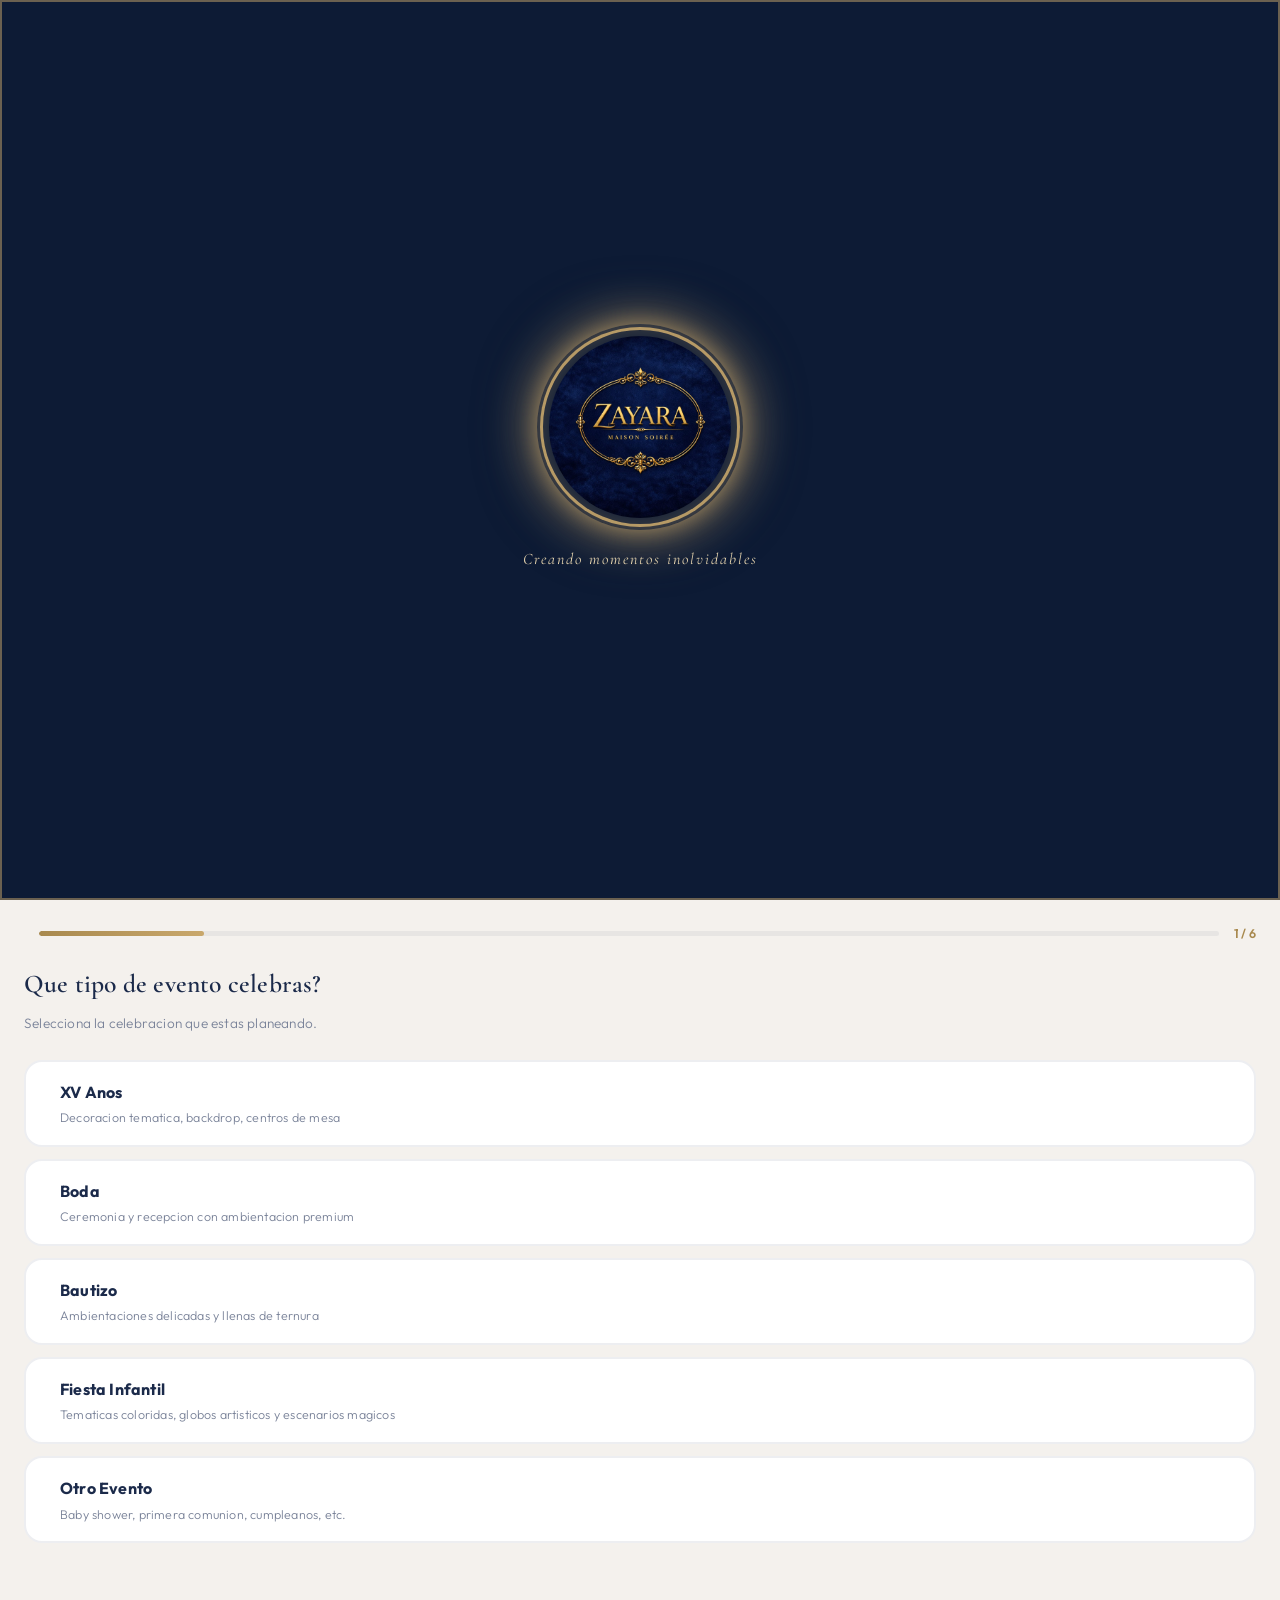
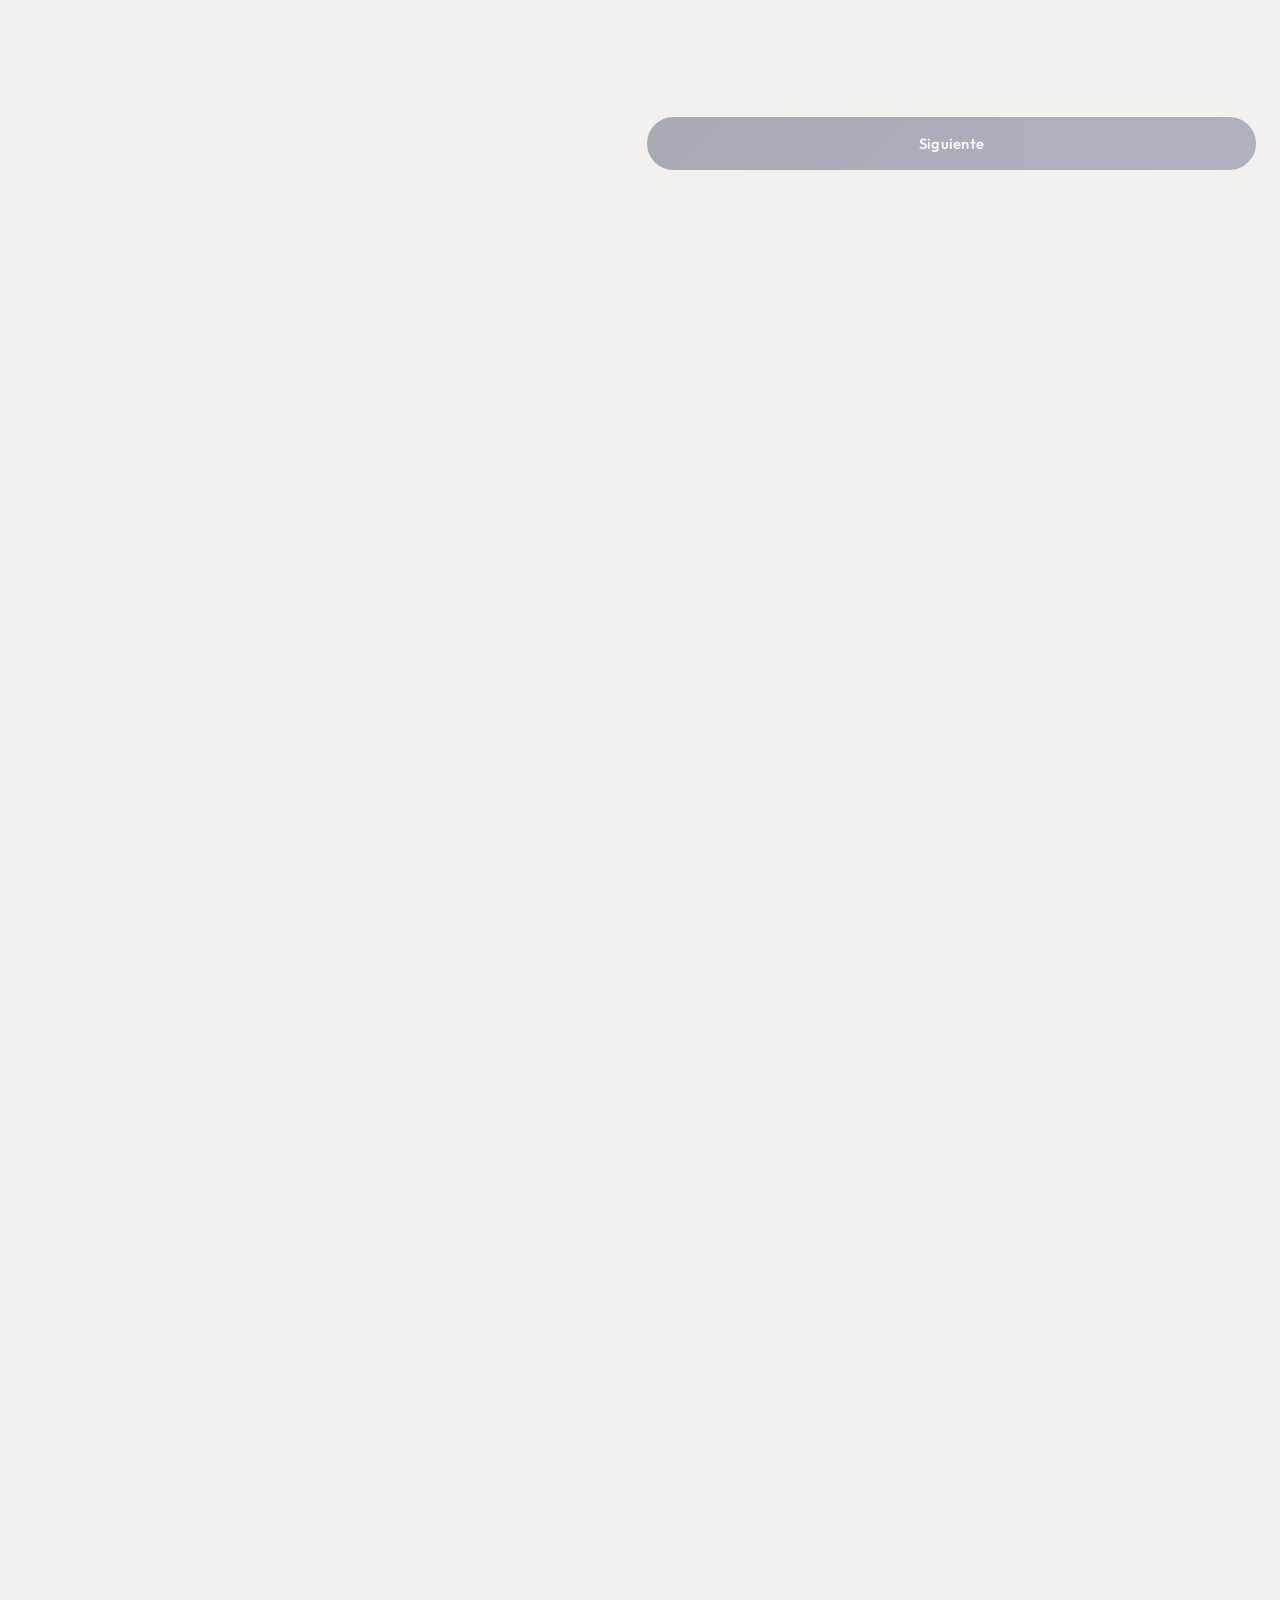
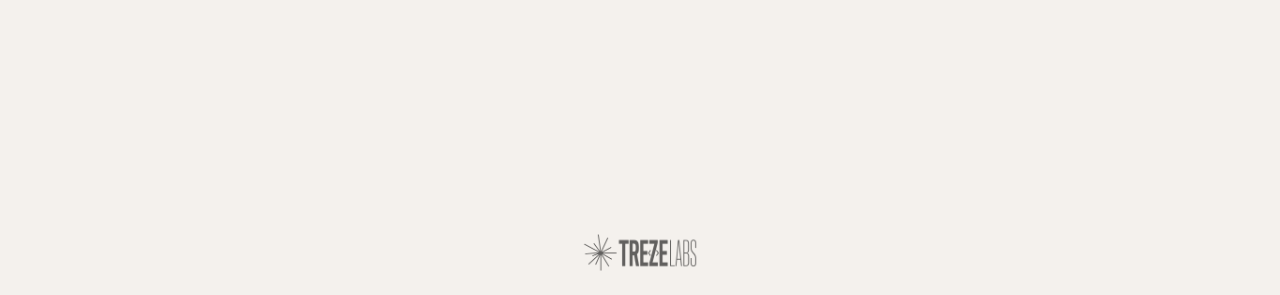
==== index.html @ 2feef3eb "Deploy: Treze Labs Footer + Sistema completo" ====
<!DOCTYPE html>
<html lang="es">
<head>
    <meta charset="UTF-8">
    <meta name="viewport" content="width=device-width, initial-scale=1.0, maximum-scale=1.0, user-scalable=no" />
    <title>ZAYARA Maison Soirée | Decoraciones & Eventos</title>
    
    <!-- Open Graph / WhatsApp Preview -->
    <meta property="og:title" content="ZAYARA Maison Soirée | Decoraciones & Eventos">
    <meta property="og:description" content="Decoraciones, centros de mesa, mesa de snacks y asesoría integral para XV Años, Bodas, Bautizos y Fiestas Infantiles en Veracruz.">
    <meta property="og:image" content="https://vcard-zayara.vercel.app/assets/logo/logo.jpeg">
    <meta property="og:url" content="https://vcard-zayara.vercel.app/">
    <meta property="og:type" content="website">
    <meta property="og:locale" content="es_MX">
    <meta property="fb:app_id" content="966242223397117">
    
    <!-- Theme -->
    <meta name="theme-color" content="#0D1B35">
    
    <!-- Icons -->
    <link rel="icon" type="image/jpeg" href="assets/logo/logo.jpeg">
    <link rel="apple-touch-icon" href="assets/logo/logo.jpeg">

    <!-- Fonts & Icons -->
    <link href="https://cdn.jsdelivr.net/npm/remixicon@4.2.0/fonts/remixicon.css" rel="stylesheet" />
    <link rel="stylesheet" href="css/style.css">
    
    <!-- Libs -->
    <script src="https://cdnjs.cloudflare.com/ajax/libs/gsap/3.12.5/gsap.min.js"></script>
    <script src="https://cdnjs.cloudflare.com/ajax/libs/vanilla-tilt/1.8.1/vanilla-tilt.min.js"></script>
</head>
<body>
    <!-- THEME TOGGLE -->
    <button class="theme-toggle" id="theme-btn" onclick="toggleTheme()" aria-label="Cambiar tema">
        <i class="ri-moon-line" id="theme-icon"></i>
    </button>

    <!-- SPLASH SCREEN -->
    <div class="intro-splash" id="intro">
        <div class="splash-unit" id="splash-logo">
            <img src="assets/logo/logo.jpeg" alt="Logo ZAYARA">
        </div>
        <p class="splash-tagline" id="splash-tag">Creando momentos inolvidables</p>
    </div>

    <!-- MENU OVERLAY (Catálogo de Snacks) -->
    <div class="menu-overlay" id="menu-view">
        <i class="ri-close-line menu-close" onclick="closeMenu()"></i>
        <h2 class="section-title-small">Mesa de Snacks</h2>
        <p class="section-subtitle">Para todo tipo de evento</p>
        
        <div class="menu-scroll">
            <div class="menu-header-img">
                <img src="assets/Img/gal-snacks.jpg" alt="Mesa de Snacks">
            </div>
            
            <div class="menu-content-wrap">
                <p class="menu-intro">Todos nuestros paquetes incluyen de cortesía: <strong>Salsa Botanera, Valentina y Chamoy</strong>.</p>

                <!-- PAQUETES -->
                <div class="premium-menu-section">
                    <h3 class="premium-menu-title"><i class="ri-vip-diamond-line"></i> Paquetes</h3>
                    <div class="package-cards">
                        <div class="package-card">
                            <div class="pkg-header">
                                <h4>Básico</h4>
                                <span class="pkg-price">$1,500</span>
                            </div>
                            <p>Para 50 personas</p>
                            <span class="pkg-detail">2 opciones por producto</span>
                        </div>
                        <div class="package-card">
                            <div class="pkg-header">
                                <h4>Mediano</h4>
                                <span class="pkg-price">$2,850</span>
                            </div>
                            <p>Para 100 personas</p>
                            <span class="pkg-detail">3 opciones por producto</span>
                        </div>
                        <div class="package-card gold">
                            <div class="pkg-header">
                                <h4>Premium</h4>
                                <span class="pkg-price">$3,750</span>
                            </div>
                            <p>Para 150 personas</p>
                            <span class="pkg-detail">3 opciones + verdura</span>
                        </div>
                    </div>
                </div>

                <!-- CATEGORIAS DE PRODUCTOS -->
                <div class="premium-menu-section">
                    <h3 class="premium-menu-title"><i class="ri-list-check"></i> Catálogo de Selección</h3>
                    
                    <div class="menu-list-group">
                        <div class="menu-list-header">Fritura Salada</div>
                        <div class="menu-list-items">Chicharrón cuadrado, Chicharrón lagrimita, Chicharrón redondo, Papas saladas, Palomitas.</div>
                    </div>

                    <div class="menu-list-group">
                        <div class="menu-list-header">Botana Salada</div>
                        <div class="menu-list-items">Cacahuate japonés, Cacahuate salado, Cacahuate enchilado, Churritos salados, Churrito enchilado.</div>
                    </div>

                    <div class="menu-list-group">
                        <div class="menu-list-header">Dulces Picantes</div>
                        <div class="menu-list-items">Manguito enchilado, Paleta de tamarindo, Pulparindo mini, Tarugo (tamarindo mini).</div>
                    </div>

                    <div class="menu-list-group">
                        <div class="menu-list-header">Caramelo</div>
                        <div class="menu-list-items">Bocadines, Barquillo de bombón, Kranki, Oblea mini, Mazapán mini, Huevito de chocolates, Chocoretas.</div>
                    </div>

                    <div class="menu-list-group">
                        <div class="menu-list-header">Gomitas</div>
                        <div class="menu-list-items">Gusanitos, Panditas, Tiburoncitos, Gomita clásica (pirámide).</div>
                    </div>

                    <div class="menu-list-group">
                        <div class="menu-list-header">Verduras Fresh</div>
                        <div class="menu-list-items">Zanahoria, Jícama, Pepino, Piña, Fruta de temporada.</div>
                    </div>
                </div>

                <!-- REAL MENUS PREVIEWS -->
                <div class="premium-menu-section">
                    <h3 class="premium-menu-title"><i class="ri-image-line"></i> Menús Originales</h3>
                    <div class="real-menus">
                        <img src="assets/menu/menu1.jpeg" alt="Menu Oficial" onclick="openLightbox(this.src)">
                        <img src="assets/menu/menu2.jpeg" alt="Menu Lista" onclick="openLightbox(this.src)">
                    </div>
                </div>
            </div>
        </div>
    </div>

    <!-- =============================== -->
    <!-- MAIN APP                        -->
    <!-- =============================== -->
    <main class="app-frame" id="app">

        <!-- HERO SECTION -->
        <header class="hero-section reveal">
            <div class="hero-bg">
                <video autoplay loop muted playsinline class="hero-bg-video">
                    <source src="assets/video/hero-video.mp4" type="video/mp4">
                    <img src="assets/Img/hero-bg.jpg" alt="Evento elegante" class="hero-bg-img">
                </video>
                <div class="hero-overlay"></div>
            </div>

            <div class="hero-content">
                <div class="brand-prof-unit" data-tilt>
                    <img src="assets/logo/logo.jpeg" alt="Logo ZAYARA">
                </div>
                
                <h1 class="brand-name">Zayara</h1>
                <p class="brand-sub">Maison Soiree</p>
                <p class="brand-tagline">Queremos ser parte de tus mejores momentos, haciendolos unicos e inolvidables</p>

                <!-- Trust Badges -->
                <div class="trust-badges">
                    <div class="badge"><i class="ri-map-pin-2-fill"></i> Veracruz</div>
                    <div class="badge"><i class="ri-star-fill"></i> Eventos Premium</div>
                    <div class="badge"><i class="ri-heart-3-fill"></i> Integral</div>
                </div>

                <div class="action-grid">
                    <a href="https://www.instagram.com/zayara.events/" target="_blank" class="action-pill"><i class="ri-instagram-line"></i></a>
                    <a href="https://wa.me/522294118697" target="_blank" class="action-pill wa-pill"><i class="ri-whatsapp-line"></i></a>
                    <a href="#" onclick="openMenu(); return false;" class="action-pill"><i class="ri-restaurant-line"></i></a>
                    <a href="tel:+522291757215" class="action-pill"><i class="ri-phone-line"></i></a>
                </div>
            </div>
        </header>

        <!-- SECONDARY CTA -->
        <div class="secondary-cta reveal">
            <button class="btn-secondary" onclick="openMenu()">
                <i class="ri-restaurant-2-line"></i> Ver Catalogo de Snacks
            </button>
        </div>

        <!-- =============================== -->
        <!-- CATALOGUE / SERVICES            -->
        <!-- =============================== -->
        <section class="reveal catalogue-section" style="position: relative; overflow: hidden; padding-top: 15px;">
            
            <span class="section-label">Nuestros Servicios</span>
            <div class="ornament"><i class="ri-sparkle-fill"></i></div>

            <!-- DECORACIONES -->
            <div class="boho-card accent-left">
                <div class="card-top">
                    <img src="assets/Img/serv-decor.jpg" alt="Decoracion de evento" onclick="openLightbox(this.src)" style="cursor: zoom-in;">
                </div>
                <div class="card-desc">
                    <h3>Decoraciones</h3>
                    <p>Ambientacion completa con tematicas unicas y personalizadas para cada celebracion.</p>
                    <div class="card-tags">
                        <span class="card-tag">XV Anos</span>
                        <span class="card-tag">Bodas</span>
                        <span class="card-tag">Bautizos</span>
                        <span class="card-tag">Fiestas Infantiles</span>
                    </div>
                    <span class="card-price" onclick="openForm()">Cotizar</span>
                </div>
            </div>

            <!-- CENTROS DE MESA -->
            <div class="boho-card">
                <div class="card-top">
                    <img src="assets/Img/serv-centros.jpg" alt="Centros de mesa elegantes" onclick="openLightbox(this.src)" style="cursor: zoom-in;">
                </div>
                <div class="card-desc">
                    <h3>Centros de Mesa</h3>
                    <p>Piezas artisticas que elevan cada mesa a otro nivel. Disenos exclusivos para tu evento.</p>
                    <span class="card-price" onclick="openForm()">Cotizar</span>
                </div>
            </div>

            <!-- MESA DE SNACKS -->
            <div class="boho-card accent-left">
                <div class="card-top">
                    <img src="assets/Img/gal-snacks.jpg" alt="Mesa de Snacks ZAYARA" onclick="openLightbox(this.src)" style="cursor: zoom-in;">
                </div>
                <div class="card-desc">
                    <h3>Mesa de Snacks</h3>
                    <p>Estaciones de botanas dulces, saladas, gomitas, caramelos y verduras frescas con salsas y chilitos.</p>
                    <span class="card-price gold-btn" onclick="openMenu()">Desde $1,500</span>
                </div>
            </div>

            <!-- ASESORÍAS -->
            <div class="boho-card">
                <div class="card-top">
                    <img src="assets/Img/serv-asesoria.jpg" alt="Asesoria de eventos" onclick="openLightbox(this.src)" style="cursor: zoom-in;">
                </div>
                <div class="card-desc">
                    <h3>Asesorias para Eventos</h3>
                    <p>Consultoria experta para planificar cada detalle. Te guiamos desde la idea hasta la ejecucion perfecta.</p>
                    <span class="card-price" onclick="openForm()">Consultar</span>
                </div>
            </div>

        </section>

        <!-- GALERÍA DE EVENTOS -->
        <section class="reveal gallery-section">
            <span class="section-label">Nuestros Eventos</span>
            <div class="ornament"><i class="ri-sparkle-fill"></i></div>

            <!-- Video 16:9 Capsule -->
            <div class="video-capsule-container">
                <div class="video-capsule">
                    <video autoplay loop muted playsinline>
                        <source src="assets/video/hero-video.mp4" type="video/mp4">
                    </video>
                </div>
            </div>

            <div class="main-gallery">
                <div class="gallery-item">
                    <img src="assets/Img/gal-boda.jpg" alt="Bodas ZAYARA" onclick="openLightbox(this.src)">
                    <div class="gallery-caption">Bodas</div>
                </div>
                <div class="gallery-item">
                    <img src="assets/Img/gal-xv.jpg" alt="XV Años ZAYARA" onclick="openLightbox(this.src)">
                    <div class="gallery-caption">XV Años</div>
                </div>
                <div class="gallery-item">
                    <img src="assets/Img/gal-bautizo.jpg" alt="Bautizos ZAYARA" onclick="openLightbox(this.src)">
                    <div class="gallery-caption">Bautizos</div>
                </div>
                <div class="gallery-item">
                    <img src="assets/Img/gal-infantil.jpg" alt="Fiestas Infantiles ZAYARA" onclick="openLightbox(this.src)">
                    <div class="gallery-caption">Fiestas Infantiles</div>
                </div>
                <div class="gallery-item">
                    <img src="assets/Img/gal-snacks.jpg" alt="Mesa de Snacks ZAYARA" onclick="openLightbox(this.src)">
                    <div class="gallery-caption">Candy Bars</div>
                </div>
            </div>
        </section>

        <!-- FOOTER -->
        <div class="footer-section reveal">
            <p class="footer-brand">Zayara</p>
            <p class="footer-sub">Maison Soiree</p>
            <p class="footer-powered">Desarrollado por <a href="https://wa.me/522214092478" target="_blank">Treze Labs</a></p>
        </div>

        <!-- SPACER -->
        <div style="height: 100px;"></div>

    </main>

    <!-- =============================== -->
    <!-- COTIZADOR MULTI-STEP            -->
    <!-- =============================== -->
    <div class="form-overlay" id="form-view">
        <div class="form-header">
            <i class="ri-close-line" style="font-size: 1.5rem; cursor: pointer;" onclick="closeForm()"></i>
            <div class="progress-bar-wrap">
                <div class="progress-bar-fill" id="form-progress"></div>
            </div>
            <span id="step-counter" style="font-size: 0.78rem; font-weight: 600; color: var(--accent-dark);">1 / 6</span>
        </div>

        <div class="step-container">

            <!-- STEP 1: TIPO DE EVENTO -->
            <div class="step active" id="step-1">
                <h2 class="step-title">Que tipo de evento celebras?</h2>
                <p class="step-desc">Selecciona la celebracion que estas planeando.</p>
                <div class="form-options">
                    <div class="option-card" data-val="XV Anos" onclick="selectStepOption(this, 1)">
                        <i class="ri-vip-crown-line"></i>
                        <div>
                            <strong>XV Anos</strong>
                            <div class="sub-options"><span class="sub-option">Decoracion tematica, backdrop, centros de mesa</span></div>
                        </div>
                    </div>
                    <div class="option-card" data-val="Boda" onclick="selectStepOption(this, 1)">
                        <i class="ri-heart-2-line"></i>
                        <div>
                            <strong>Boda</strong>
                            <div class="sub-options"><span class="sub-option">Ceremonia y recepcion con ambientacion premium</span></div>
                        </div>
                    </div>
                    <div class="option-card" data-val="Bautizo" onclick="selectStepOption(this, 1)">
                        <i class="ri-star-smile-line"></i>
                        <div>
                            <strong>Bautizo</strong>
                            <div class="sub-options"><span class="sub-option">Ambientaciones delicadas y llenas de ternura</span></div>
                        </div>
                    </div>
                    <div class="option-card" data-val="Fiesta Infantil" onclick="selectStepOption(this, 1)">
                        <i class="ri-balloon-line"></i>
                        <div>
                            <strong>Fiesta Infantil</strong>
                            <div class="sub-options"><span class="sub-option">Tematicas coloridas, globos artisticos y escenarios magicos</span></div>
                        </div>
                    </div>
                    <div class="option-card" data-val="Otro evento" onclick="selectStepOption(this, 1)">
                        <i class="ri-calendar-event-line"></i>
                        <div>
                            <strong>Otro Evento</strong>
                            <div class="sub-options"><span class="sub-option">Baby shower, primera comunion, cumpleanos, etc.</span></div>
                        </div>
                    </div>
                </div>
            </div>

            <!-- STEP 2: SERVICIOS -->
            <div class="step" id="step-2">
                <h2 class="step-title">Que servicios necesitas?</h2>
                <p class="step-desc">Puedes seleccionar varios.</p>
                <div class="form-options">
                    <div class="option-card" data-val="Decoracion completa" onclick="toggleService(this)">
                        <i class="ri-sparkling-2-line"></i>
                        <div><strong>Decoracion Completa</strong>
                            <div class="sub-options"><span class="sub-option">Ambientacion integral del salon o espacio</span></div>
                        </div>
                    </div>
                    <div class="option-card" data-val="Centros de mesa" onclick="toggleService(this)">
                        <i class="ri-flower-line"></i>
                        <div><strong>Centros de Mesa</strong>
                            <div class="sub-options"><span class="sub-option">Disenos personalizados por mesa</span></div>
                        </div>
                    </div>
                    <div class="option-card" data-val="Mesa de snacks" onclick="toggleService(this)">
                        <i class="ri-restaurant-2-line"></i>
                        <div><strong>Mesa de Snacks</strong>
                            <div class="sub-options"><span class="sub-option">Estacion de botanas, gomitas, dulces y mas</span></div>
                        </div>
                    </div>
                    <div class="option-card" data-val="Asesoria de evento" onclick="toggleService(this)">
                        <i class="ri-clipboard-line"></i>
                        <div><strong>Asesoria de Evento</strong>
                            <div class="sub-options"><span class="sub-option">Planificacion y coordinacion completa</span></div>
                        </div>
                    </div>
                </div>
            </div>

            <!-- STEP 2.5: MESA DE SNACKS (Dynamic) -->
            <div class="step" id="step-snacks">
                <h2 class="step-title">Configura tu Mesa de Snacks</h2>
                <p class="step-desc">Primero, elige tu paquete <strong>Mesa de Snacks</strong>.</p>
                
                <div class="form-grid" id="snacks-package-selector" style="margin-bottom:20px;">
                    <div class="option-card px-option" data-val="Básico" onclick="selectSnackPackage(this, 'basico', { f:2, b:2, d:2, c:2, g:2, v:0 }, '50')">
                        <i class="fas fa-box" style="color:var(--accent); margin-bottom:5px;"></i>
                        <strong>Básico (50 Personas)</strong>
                        <span style="font-size:0.75rem; color:var(--text-light); text-transform:none; margin-top:5px;">2 opciones de c/u.<br>$1,500</span>
                    </div>
                    <div class="option-card px-option" data-val="Medio" onclick="selectSnackPackage(this, 'medio', { f:3, b:3, d:2, c:2, g:2, v:0 }, '100')">
                        <i class="fas fa-gift" style="color:var(--accent); margin-bottom:5px;"></i>
                        <strong>Medio (100 Personas)</strong>
                        <span style="font-size:0.75rem; color:var(--text-light); text-transform:none; margin-top:5px;">3 opciones (frit/bot).<br>$2,850</span>
                    </div>
                    <div class="option-card px-option gold-card" style="box-shadow: 0 4px 15px rgba(201,168,108,0.3); border-color:var(--accent);" data-val="Premium" onclick="selectSnackPackage(this, 'premium', { f:3, b:2, d:2, c:3, g:2, v:3 }, '150')">
                        <i class="fas fa-crown" style="color:var(--accent); margin-bottom:5px;"></i>
                        <strong>Premium (150 Personas)</strong>
                        <span style="font-size:0.75rem; color:var(--text-light); text-transform:none; margin-top:5px;">Opciones extendidas + Verdura.<br>$3,750</span>
                    </div>
                    <div class="option-card px-option" data-val="Personalizado" onclick="selectSnackPackage(this, 'custom', null, '')">
                        <i class="fas fa-users-cog" style="color:#aaa; margin-bottom:5px;"></i>
                        <strong>Personalizado</strong>
                        <span style="font-size:0.75rem; color:var(--text-light); text-transform:none; margin-top:5px;">Otra cantidad de invitados.<br>Cotización manual.</span>
                    </div>
                </div>

                <div id="snacks-selections-container" style="display:none; transition: all 0.3s ease;">
                    <h3 class="step-title-secondary" style="font-size:1.1rem; color:var(--accent); border-top:1px solid rgba(255,255,255,0.1); padding-top:15px;">Elige tus productos</h3>
                    <p class="step-desc" style="color:#aaa; font-size:0.8rem;">Selecciona hasta el límite permitido por tu paquete.</p>
                    
                    <div class="snacks-selections">
                        <p class="form-sub-label">Fritura Salada <span class="counter" id="count-f">0/x</span></p>
                        <div class="pill-group" data-cat="f">
                            <span class="pill-option small" onclick="toggleSnackItem(this, 'f')" data-val="Chicharron cuadrado">Cuadrado</span>
                            <span class="pill-option small" onclick="toggleSnackItem(this, 'f')" data-val="Chicharron lagrimita">Lagrimita</span>
                            <span class="pill-option small" onclick="toggleSnackItem(this, 'f')" data-val="Chicharron redondo">Redondo</span>
                            <span class="pill-option small" onclick="toggleSnackItem(this, 'f')" data-val="Papas saladas">Papas</span>
                            <span class="pill-option small" onclick="toggleSnackItem(this, 'f')" data-val="Palomitas">Palomitas</span>
                        </div>

                        <p class="form-sub-label">Botana Salada <span class="counter" id="count-b">0/x</span></p>
                        <div class="pill-group" data-cat="b">
                            <span class="pill-option small" onclick="toggleSnackItem(this, 'b')" data-val="Cacahuate japones">Cacahuate Japones</span>
                            <span class="pill-option small" onclick="toggleSnackItem(this, 'b')" data-val="Cacahuate salado">Cacahuate Salado</span>
                            <span class="pill-option small" onclick="toggleSnackItem(this, 'b')" data-val="Cacahuate enchilado">Cacahuate Enchilado</span>
                            <span class="pill-option small" onclick="toggleSnackItem(this, 'b')" data-val="Churritos salados">Churritos salados</span>
                            <span class="pill-option small" onclick="toggleSnackItem(this, 'b')" data-val="Churrito enchilado">Churritos enchilados</span>
                        </div>
                        
                        <p class="form-sub-label">Dulces Picantes <span class="counter" id="count-d">0/x</span></p>
                        <div class="pill-group" data-cat="d">
                            <span class="pill-option small" onclick="toggleSnackItem(this, 'd')" data-val="Manguito enchilado">Manguito</span>
                            <span class="pill-option small" onclick="toggleSnackItem(this, 'd')" data-val="Paleta de tamarindo">Paleta</span>
                            <span class="pill-option small" onclick="toggleSnackItem(this, 'd')" data-val="Pulparindo mini">Pulparindo</span>
                            <span class="pill-option small" onclick="toggleSnackItem(this, 'd')" data-val="Tarugo">Tarugo</span>
                        </div>

                        <p class="form-sub-label">Caramelo <span class="counter" id="count-c">0/x</span></p>
                        <div class="pill-group" data-cat="c">
                            <span class="pill-option small" onclick="toggleSnackItem(this, 'c')" data-val="Bocadines">Bocadines</span>
                            <span class="pill-option small" onclick="toggleSnackItem(this, 'c')" data-val="Barquillo">Barquillo</span>
                            <span class="pill-option small" onclick="toggleSnackItem(this, 'c')" data-val="Kranki">Kranki</span>
                            <span class="pill-option small" onclick="toggleSnackItem(this, 'c')" data-val="Oblea mini">Oblea</span>
                            <span class="pill-option small" onclick="toggleSnackItem(this, 'c')" data-val="Mazapan mini">Mazapan</span>
                            <span class="pill-option small" onclick="toggleSnackItem(this, 'c')" data-val="Huevito chocolate">Huevito</span>
                            <span class="pill-option small" onclick="toggleSnackItem(this, 'c')" data-val="Chocoretas">Chocoretas</span>
                        </div>

                        <p class="form-sub-label">Gomitas <span class="counter" id="count-g">0/x</span></p>
                        <div class="pill-group" data-cat="g">
                            <span class="pill-option small" onclick="toggleSnackItem(this, 'g')" data-val="Gusanitos">Gusanitos</span>
                            <span class="pill-option small" onclick="toggleSnackItem(this, 'g')" data-val="Panditas">Panditas</span>
                            <span class="pill-option small" onclick="toggleSnackItem(this, 'g')" data-val="Tiburoncitos">Tiburoncitos</span>
                            <span class="pill-option small" onclick="toggleSnackItem(this, 'g')" data-val="Gomita piramide">Piramide</span>
                        </div>

                        <div id="verduras-container" style="display:none;">
                            <p class="form-sub-label" style="color:var(--accent);">Verduras <span class="counter" id="count-v">0/x</span></p>
                            <div class="pill-group" data-cat="v">
                                <span class="pill-option small outline-accent" onclick="toggleSnackItem(this, 'v')" data-val="Zanahoria">Zanahoria</span>
                                <span class="pill-option small outline-accent" onclick="toggleSnackItem(this, 'v')" data-val="Jicama">Jicama</span>
                                <span class="pill-option small outline-accent" onclick="toggleSnackItem(this, 'v')" data-val="Pepino">Pepino</span>
                                <span class="pill-option small outline-accent" onclick="toggleSnackItem(this, 'v')" data-val="Pina">Pina</span>
                                <span class="pill-option small outline-accent" onclick="toggleSnackItem(this, 'v')" data-val="Fruta temporada">De Temporada</span>
                            </div>
                        </div>
                    </div>
                </div>
            </div>

            <!-- STEP 3: INVITADOS -->
            <div class="step" id="step-3">
                <h2 class="step-title">Cuantos invitados?</h2>
                <p class="step-desc">Para dimensionar los servicios y materiales.</p>
                <div class="form-grid">
                    <div class="pill-option" data-val="30-50" onclick="selectStepOption(this, 3)">
                        <span class="pill-number">30-50</span>
                        <span class="pill-label">Intimo</span>
                    </div>
                    <div class="pill-option" data-val="50-100" onclick="selectStepOption(this, 3)">
                        <span class="pill-number">50-100</span>
                        <span class="pill-label">Mediano</span>
                    </div>
                    <div class="pill-option" data-val="100-200" onclick="selectStepOption(this, 3)">
                        <span class="pill-number">100-200</span>
                        <span class="pill-label">Grande</span>
                    </div>
                    <div class="pill-option" data-val="200+" onclick="selectStepOption(this, 3)">
                        <span class="pill-number">200+</span>
                        <span class="pill-label">Magno</span>
                    </div>
                </div>
            </div>

            <!-- STEP 4: FECHA Y LUGAR -->
            <div class="step" id="step-4">
                <h2 class="step-title">Cuando y donde sera?</h2>
                <p class="step-desc">Para revisar disponibilidad y logistica.</p>
                <input type="date" id="event-date" class="form-input" onchange="validateStep(4)">
                <input type="text" id="event-location" class="form-input" placeholder="Ciudad o colonia" oninput="validateStep(4)">
                <input type="text" id="event-venue" class="form-input" placeholder="Nombre del salon o domicilio (opcional)" oninput="validateStep(4)">
            </div>

            <!-- STEP 5: CONTACTO -->
            <div class="step" id="step-5">
                <h2 class="step-title">Datos de contacto</h2>
                <p class="step-desc">Para enviarte la cotizacion personalizada.</p>
                <input type="text" id="contact-name" class="form-input" placeholder="Tu nombre" oninput="validateStep(5)">
                <input type="tel" id="contact-wa" class="form-input" placeholder="Tu WhatsApp (10 digitos)" oninput="validateStep(5)">
            </div>

            <!-- STEP 6: RESUMEN -->
            <div class="step" id="step-6">
                <h2 class="step-title">Tu Solicitud</h2>
                <p class="step-desc">Revisa el resumen antes de enviar por WhatsApp.</p>
                <div id="quote-summary" class="quote-summary"></div>
            </div>

        </div>

        <div class="form-nav">
            <button class="btn-form btn-prev" id="btn-prev" onclick="changeStep(-1)" style="visibility: hidden;">Anterior</button>
            <button class="btn-form btn-next" id="btn-next" onclick="changeStep(1)" disabled>Siguiente</button>
        </div>
    </div>

    <!-- LIGHTBOX -->
    <div id="lightbox" class="lightbox" onclick="closeLightbox()">
        <img id="lightbox-img" src="" alt="Vista previa">
    </div>

    <!-- FLOATING CTA -->
    <div class="fixed-cta reveal">
        <button class="btn-boutique" onclick="openForm()">
            <i class="ri-sparkling-line"></i> Cotizar Mi Evento
        </button>
    </div>

    <!-- INTERACTIVE TOUR -->
    <button class="tour-trigger" onclick="startTour()" aria-label="Tour guiado">
        <i class="ri-compass-3-line"></i>
    </button>
    <div class="tour-overlay" id="tour-overlay"></div>
    <div class="tour-spotlight" id="tour-spotlight"></div>
    <div class="tour-tooltip" id="tour-tooltip">
        <div class="tour-tooltip-step" id="tour-step-label"></div>
        <div class="tour-tooltip-title" id="tour-title"></div>
        <div class="tour-tooltip-desc" id="tour-desc"></div>
        <div class="tour-nav">
            <button class="tour-btn tour-btn-skip" onclick="endTour()">Salir</button>
            <button class="tour-btn tour-btn-next" id="tour-next-btn" onclick="nextTourStep()">Siguiente</button>
        </div>
        <div class="tour-progress" id="tour-progress"></div>
    </div>

    <!-- Scripts -->
    <script src="https://cdn.jsdelivr.net/npm/canvas-confetti@1.6.0/dist/confetti.browser.min.js"></script>
    <script src="js/app.js" charset="UTF-8"></script>

<!-- TREZE SIGNATURE -->
<a href="https://wa.me/522214092478?text=Hola%20Treze%20Labs%2C%20me%20gustar%C3%ADa%20solicitar%20el%20desarrollo%20de%20un%20sistema%20profesional." target="_blank" style="display: flex; justify-content: center; text-decoration: none; margin-top: 24px; margin-bottom: 24px; opacity: 0.6; transition: opacity 0.3s ease;" onmouseover="this.style.opacity='1'" onmouseout="this.style.opacity='0.6'">
    <img src="assets/footer.png" alt="Ingeniería Digital por Treze Labs" style="max-height: 38px; object-fit: contain; filter: brightness(0);">
</a>

</body>
</html>

<!-- Script toggleTheme (Temporal placement, moving to end script later if needed) -->
<script>
    function toggleTheme() {
        document.body.classList.toggle('dark-theme');
        const icon = document.getElementById('theme-icon');
        if(document.body.classList.contains('dark-theme')) {
            icon.classList.replace('ri-moon-line', 'ri-sun-line');
        } else {
            icon.classList.replace('ri-sun-line', 'ri-moon-line');
        }
    }
</script>
---- css/style.css ----
/* 
   ZAYARA MAISON SOIRÉE - Premium VCard (v2)
   Navy & Gold · Diferenciada
*/

@import url('https://fonts.googleapis.com/css2?family=Cormorant+Garamond:ital,wght@0,400;0,500;0,600;0,700;1,400;1,500&family=Outfit:wght@300;400;500;600;700&display=swap');

:root {
    --bg: #F4F1ED;
    --accent: #C9A86C;
    --accent-dark: #A8894E;
    --accent-light: #E2D1AD;
    --primary: #1B2A4A;
    --primary-light: #2E4068;
    --text: #1B2A4A;
    --text-muted: #7A8399;
    --white: #ffffff;
    --border: rgba(27, 42, 74, 0.08);
    --border-light: rgba(255, 255, 255, 0.6);
    --shadow-premium: 0 30px 60px rgba(27, 42, 74, 0.1), 0 5px 15px rgba(0,0,0,0.03);
    --glass-bg: rgba(255, 255, 255, 0.72);
    --led-glow: rgba(201, 168, 108, 0.5);
    --transition: cubic-bezier(0.2, 1, 0.3, 1);
    --success: #4CAF50;
    --navy-deep: #0D1B35;

    --font-display: 'Cormorant Garamond', Georgia, serif;
    --font-body: 'Outfit', sans-serif;
}

* {
    margin: 0;
    padding: 0;
    box-sizing: border-box;
    -webkit-tap-highlight-color: transparent;
}

body {
    background: var(--bg);
    color: var(--text);
    font-family: var(--font-body);
    overflow-x: hidden;
    line-height: 1.6;
    font-weight: 400;
    letter-spacing: 0.2px;
}

/* ================================= */
/* INTRO SPLASH                      */
/* ================================= */
.intro-splash {
    position: fixed;
    inset: 0;
    background: var(--navy-deep);
    border: 2px solid rgba(201, 168, 108, 0.5);
    z-index: 10000;
    display: flex;
    align-items: center;
    justify-content: center;
    flex-direction: column;
    gap: 20px;
}

.splash-unit {
    width: 200px;
    height: 200px;
    position: relative;
    opacity: 0;
    transform: scale(0.9);
    border-radius: 50%;
    padding: 6px;
    background: var(--navy-deep);
    border: 3px solid rgba(201, 168, 108, 0.9);
    box-shadow: 0 0 50px rgba(201, 168, 108, 0.5), inset 0 0 30px rgba(201, 168, 108, 0.3);
}

.splash-unit::before {
    content: '';
    position: absolute;
    inset: -6px;
    border-radius: 50%;
    box-shadow: 0 0 60px var(--led-glow), 0 0 20px var(--led-glow);
    z-index: -1;
    animation: ledPulse 2s infinite alternate ease-in-out;
}

.splash-unit img {
    width: 100%;
    height: 100%;
    object-fit: cover;
    border-radius: 50%;
}

.splash-tagline {
    font-family: var(--font-display);
    font-size: 1rem;
    font-style: italic;
    color: var(--accent-light);
    letter-spacing: 2px;
    opacity: 0;
    transform: translateY(10px);
}

@keyframes ledPulse {
    0% { opacity: 0.3; transform: scale(1); filter: blur(25px); }
    100% { opacity: 0.7; transform: scale(1.15); filter: blur(45px); }
}

/* ================================= */
/* APP MAIN                          */
/* ================================= */
.app-frame {
    max-width: 440px;
    margin: 0 auto;
    padding: 25px 20px 0;
    position: relative;
    opacity: 0;
    visibility: hidden;
    transition: opacity 2s var(--transition);
}

/* ================================= */
/* HERO SECTION                      */
/* ================================= */
.hero-section {
    position: relative;
    border-radius: 32px;
    overflow: hidden;
    margin-bottom: 30px;
    min-height: 540px;
    display: flex;
    align-items: flex-end;
    box-shadow: var(--shadow-premium);
}

.hero-bg {
    position: absolute;
    inset: 0;
    z-index: 0;
}

.hero-bg-img,
.hero-bg-video {
    width: 100%;
    height: 100%;
    object-fit: cover;
    filter: brightness(0.65) saturate(1.15);
}

.hero-overlay {
    position: absolute;
    inset: 0;
    background: linear-gradient(
        to top,
        rgba(13, 27, 53, 0.95) 0%,
        rgba(13, 27, 53, 0.55) 45%,
        rgba(13, 27, 53, 0.15) 100%
    );
}

.hero-content {
    position: relative;
    z-index: 2;
    width: 100%;
    padding: 40px 28px 32px;
    text-align: center;
    display: flex;
    flex-direction: column;
    align-items: center;
}

/* Logo in hero — circular */
.brand-prof-unit {
    width: 140px;
    height: 140px;
    position: relative;
    margin-bottom: 22px;
    display: flex;
    align-items: center;
    justify-content: center;
    border-radius: 50%;
    padding: 5px;
    background: var(--navy-deep);
    border: 3px solid rgba(201, 168, 108, 0.9);
    box-shadow: 0 0 45px rgba(201, 168, 108, 0.4), inset 0 0 25px rgba(201, 168, 108, 0.25);
}

.brand-prof-unit::before {
    content: '';
    position: absolute;
    inset: -4px;
    border-radius: 50%;
    box-shadow: 0 0 45px rgba(201, 168, 108, 0.8), 0 0 15px rgba(201, 168, 108, 0.6);
    z-index: -1;
    animation: ledPulse 2s infinite alternate ease-in-out;
}

.brand-prof-unit img {
    width: 100%;
    height: 100%;
    object-fit: cover;
    border-radius: 50%;
}

.brand-name {
    font-family: var(--font-display);
    font-size: 2.8rem;
    font-weight: 600;
    color: var(--accent);
    letter-spacing: 6px;
    margin-bottom: 0;
    text-shadow: 0 2px 20px rgba(0,0,0,0.4);
    text-transform: uppercase;
    line-height: 1.1;
}

.brand-sub {
    font-family: var(--font-display);
    font-size: 0.95rem;
    font-weight: 400;
    font-style: italic;
    color: rgba(226, 209, 173, 0.8);
    letter-spacing: 4px;
    text-transform: uppercase;
    margin-bottom: 10px;
}

.brand-tagline {
    font-family: var(--font-body);
    font-size: 0.85rem;
    font-weight: 300;
    color: rgba(255, 255, 255, 0.68);
    max-width: 290px;
    margin: 0 auto 22px;
    line-height: 1.6;
}

/* Trust Badges */
.trust-badges {
    display: flex;
    justify-content: center;
    gap: 8px;
    margin-bottom: 22px;
    flex-wrap: wrap;
}

.badge {
    display: flex;
    align-items: center;
    gap: 5px;
    padding: 6px 14px;
    background: rgba(201, 168, 108, 0.1);
    backdrop-filter: blur(8px);
    -webkit-backdrop-filter: blur(8px);
    border: 1px solid rgba(201, 168, 108, 0.2);
    border-radius: 20px;
    font-size: 0.68rem;
    font-weight: 500;
    color: rgba(255, 255, 255, 0.82);
    letter-spacing: 0.5px;
}

.badge i {
    font-size: 0.72rem;
    color: var(--accent);
}

.action-grid {
    display: flex;
    justify-content: center;
    gap: 12px;
}

.action-pill {
    width: 48px;
    height: 48px;
    background: rgba(201, 168, 108, 0.12);
    backdrop-filter: blur(10px);
    -webkit-backdrop-filter: blur(10px);
    border: 1px solid rgba(201, 168, 108, 0.25);
    border-radius: 50%;
    display: flex;
    align-items: center;
    justify-content: center;
    font-size: 1.15rem;
    color: #fff;
    text-decoration: none;
    transition: 0.4s var(--transition);
}

.action-pill:hover,
.action-pill:active { 
    background: rgba(201, 168, 108, 0.3);
    transform: translateY(-4px) scale(1.06); 
}

.action-pill.wa-pill {
    background: #25D366;
    border-color: #25D366;
}

.action-pill.wa-pill:hover,
.action-pill.wa-pill:active {
    background: #128C7E;
    border-color: #128C7E;
}

/* ================================= */
/* SECONDARY CTA                     */
/* ================================= */
.secondary-cta {
    text-align: center;
    margin-bottom: 28px;
}

.btn-secondary {
    display: inline-flex;
    align-items: center;
    gap: 8px;
    padding: 14px 28px;
    background: #fff;
    border: 1.5px solid rgba(201,168,108,0.25);
    border-radius: 50px;
    font-family: var(--font-body);
    font-weight: 600;
    font-size: 0.83rem;
    color: var(--primary);
    cursor: pointer;
    transition: 0.3s var(--transition);
    box-shadow: 0 6px 20px rgba(0,0,0,0.04);
    letter-spacing: 0.3px;
}

.btn-secondary:active {
    transform: scale(0.97);
    background: var(--bg);
}

.btn-secondary i { font-size: 1.05rem; color: var(--accent-dark); }

/* ================================= */
/* SECTION LABELS                    */
/* ================================= */
.section-label {
    font-family: var(--font-display);
    font-size: 0.85rem;
    font-weight: 500;
    font-style: italic;
    letter-spacing: 3px;
    color: var(--accent-dark);
    margin-bottom: 22px;
    display: block;
    text-align: center;
}

/* Ornamental divider */
.ornament {
    display: flex;
    align-items: center;
    justify-content: center;
    gap: 12px;
    margin-bottom: 25px;
}

.ornament::before,
.ornament::after {
    content: '';
    width: 40px;
    height: 1px;
    background: var(--accent-light);
}

.ornament i {
    color: var(--accent);
    font-size: 0.7rem;
}

.section-title-small {
    font-family: var(--font-display);
    font-size: 1.6rem;
    font-weight: 600;
    text-align: center;
    margin-bottom: 6px;
    color: var(--primary);
}

.section-subtitle {
    font-size: 0.8rem;
    color: var(--text-muted);
    text-align: center;
    margin-bottom: 28px;
    font-weight: 300;
}

/* ================================= */
/* BOHO CARDS (Services)             */
/* ================================= */
.boho-card {
    background: var(--glass-bg);
    backdrop-filter: blur(16px);
    -webkit-backdrop-filter: blur(16px);
    border-radius: 28px;
    overflow: hidden;
    margin-bottom: 22px;
    box-shadow: var(--shadow-premium);
    border: 1px solid var(--border-light);
    transition: transform 0.4s var(--transition);
}

.boho-card:active { transform: scale(0.98); }

.card-top { height: 230px; position: relative; overflow: hidden; }
.card-top::after {
    content: '';
    position: absolute;
    bottom: 0; left: 0; right: 0; height: 100px;
    background: linear-gradient(to top, rgba(13,27,53,0.5), transparent);
    pointer-events: none;
}

.card-top img { 
    width: 100%; height: 100%; object-fit: cover;
    transition: transform 0.6s var(--transition);
}

.boho-card:active .card-top img { transform: scale(1.05); }

/* Icon card (no photo) */
.card-top-icon {
    height: 170px;
    display: flex;
    align-items: center;
    justify-content: center;
    background: linear-gradient(145deg, var(--navy-deep), var(--primary-light));
    position: relative;
}

.card-top-icon i {
    font-size: 3rem;
    color: var(--accent);
    opacity: 0.85;
}

.card-top-icon::after {
    content: '';
    position: absolute;
    inset: 0;
    background: radial-gradient(circle at center, rgba(201,168,108,0.12) 0%, transparent 65%);
    pointer-events: none;
}

/* Decorative border on left of card */
.boho-card.accent-left {
    border-left: 3px solid var(--accent);
}

/* ================================= */
/* MAIN GALLERY SLIDER               */
/* ================================= */
.gallery-section {
    padding: 20px 0 40px;
}

.main-gallery {
    display: flex;
    gap: 15px;
    overflow-x: auto;
    scroll-snap-type: x mandatory;
    padding: 0 20px 25px;
    margin: 0 -20px;
    -webkit-overflow-scrolling: touch;
    scrollbar-width: none;
}
.main-gallery::-webkit-scrollbar { display: none; }

.gallery-item {
    flex: 0 0 85%;
    height: 260px;
    border-radius: 24px;
    scroll-snap-align: center;
    box-shadow: var(--shadow-premium);
    position: relative;
    overflow: hidden;
    cursor: zoom-in;
}

.gallery-item img {
    width: 100%;
    height: 100%;
    object-fit: cover;
    transition: transform 0.6s var(--transition);
}

.gallery-item:active img { transform: scale(1.05); }

.gallery-caption {
    position: absolute;
    bottom: 0; left: 0; right: 0;
    padding: 20px 18px 14px;
    background: linear-gradient(to top, rgba(13,27,53,0.85), transparent);
    color: #fff;
    font-family: var(--font-display);
    font-size: 1.15rem;
    font-style: italic;
    pointer-events: none;
}

.card-desc { 
    padding: 22px 22px 24px; 
    text-align: center;
    background: rgba(255,255,255,0.55);
}

.card-desc h3 { 
    font-family: var(--font-display); 
    font-size: 1.4rem; 
    color: var(--primary); 
    margin-bottom: 6px; 
    font-weight: 600;
    letter-spacing: 0.5px;
}

.card-desc p {
    font-size: 0.82rem;
    color: var(--text-muted);
    margin-bottom: 14px;
    line-height: 1.55;
    font-weight: 300;
}

.card-price {
    display: inline-block;
    padding: 8px 22px;
    background: linear-gradient(135deg, var(--primary), var(--primary-light));
    color: #fff;
    border-radius: 20px;
    font-size: 0.78rem;
    font-weight: 600;
    letter-spacing: 0.5px;
    cursor: pointer;
    transition: transform 0.2s, box-shadow 0.2s;
}

.card-price:active { transform: scale(0.95); }

.card-price.gold-btn {
    background: linear-gradient(135deg, var(--accent-dark), var(--accent));
    color: var(--white);
}

/* Service tag pills */
.card-tags {
    display: flex;
    flex-wrap: wrap;
    gap: 6px;
    justify-content: center;
    margin-bottom: 14px;
}

.card-tag {
    padding: 4px 12px;
    background: rgba(27, 42, 74, 0.05);
    border: 1px solid rgba(27, 42, 74, 0.08);
    border-radius: 10px;
    font-size: 0.7rem;
    font-weight: 500;
    color: var(--primary);
    letter-spacing: 0.3px;
}

/* ================================= */
/* MENU OVERLAY                      */
/* ================================= */
.menu-overlay {
    position: fixed;
    inset: 0;
    background: var(--bg);
    z-index: 7000;
    transform: translateY(100%);
    transition: transform 0.6s var(--transition);
    padding: 0;
    overflow-y: auto;
}

.menu-overlay.open { transform: translateY(0); }

.menu-close {
    position: fixed;
    top: 20px;
    left: 20px;
    font-size: 1.8rem;
    color: #fff;
    background: rgba(0,0,0,0.5);
    width: 44px; height: 44px;
    border-radius: 50%;
    display: flex; align-items: center; justify-content: center;
    backdrop-filter: blur(5px);
    cursor: pointer;
    z-index: 7001;
}

.menu-scroll { 
    padding-bottom: 40px; 
}

/* Redesigned Menu UI */
.menu-header-img {
    width: 100%;
    height: 280px;
    position: relative;
}

.menu-header-img img {
    width: 100%;
    height: 100%;
    object-fit: cover;
}

.menu-header-img::after {
    content: '';
    position: absolute;
    bottom: 0; left: 0; right: 0;
    height: 60px;
    background: linear-gradient(to top, var(--bg), transparent);
}

.menu-content-wrap {
    padding: 0 24px;
    margin-top: -20px;
    position: relative;
    z-index: 2;
}

.menu-content-wrap .section-title-small {
    text-align: left;
    font-size: 2.2rem;
}

.menu-intro {
    font-size: 0.85rem;
    color: var(--text-muted);
    background: #fff;
    padding: 16px 20px;
    border-radius: 16px;
    margin: 15px 0 25px;
    border-left: 4px solid var(--accent);
    box-shadow: 0 4px 15px rgba(0,0,0,0.03);
    line-height: 1.5;
}

.premium-menu-section {
    margin-bottom: 35px;
}

.premium-menu-title {
    font-family: var(--font-display);
    font-size: 1.4rem;
    color: var(--primary);
    margin-bottom: 16px;
    display: flex;
    align-items: center;
    gap: 8px;
    border-bottom: 1px solid var(--border);
    padding-bottom: 10px;
}

.premium-menu-title i {
    color: var(--accent);
}

/* Packages */
.package-cards {
    display: flex;
    flex-direction: column;
    gap: 12px;
}

.package-card {
    background: #fff;
    border-radius: 18px;
    padding: 16px 20px;
    border: 1px solid var(--border);
    box-shadow: 0 4px 12px rgba(0,0,0,0.02);
}

.package-card.gold {
    background: linear-gradient(145deg, #1B2A4A, #2E4068);
    color: #fff;
    border: none;
}

.package-card.gold h4, .package-card.gold .pkg-price {
    color: var(--accent-light);
}

.package-card.gold p, .package-card.gold .pkg-detail {
    color: rgba(255,255,255,0.7);
}

.pkg-header {
    display: flex;
    justify-content: space-between;
    align-items: center;
    margin-bottom: 4px;
}

.pkg-header h4 {
    font-family: var(--font-display);
    font-size: 1.3rem;
    color: var(--primary);
}

.pkg-price {
    font-weight: 700;
    font-size: 1.1rem;
    color: var(--accent-dark);
}

.package-card p {
    font-size: 0.85rem;
    color: var(--text);
    font-weight: 500;
    margin-bottom: 4px;
}

.pkg-detail {
    font-size: 0.75rem;
    color: var(--text-muted);
}

/* Product list (Lists with dots) */
.menu-list-group {
    margin-bottom: 16px;
}

.menu-list-header {
    font-size: 0.95rem;
    font-weight: 600;
    color: var(--primary);
    margin-bottom: 4px;
    text-transform: uppercase;
    letter-spacing: 0.5px;
}

.menu-list-items {
    font-size: 0.82rem;
    color: var(--text-muted);
    line-height: 1.6;
    font-weight: 300;
}

/* Previews */
.real-menus {
    display: flex;
    gap: 12px;
}

.real-menus img {
    width: calc(50% - 6px);
    border-radius: 12px;
    box-shadow: 0 4px 10px rgba(0,0,0,0.1);
    cursor: zoom-in;
}

/* ================================= */
/* COTIZADOR FORM OVERLAY            */
/* ================================= */
.form-overlay {
    position: fixed;
    inset: 0;
    background: var(--bg);
    z-index: 8000;
    transform: translateY(100%);
    transition: transform 0.6s var(--transition);
    padding: 24px;
    display: flex;
    flex-direction: column;
}

.form-overlay.open { transform: translateY(0); }

.form-header {
    display: flex;
    align-items: center;
    justify-content: space-between;
    margin-bottom: 20px;
}

.progress-bar-wrap {
    flex: 1;
    height: 5px;
    background: rgba(27, 42, 74, 0.06);
    border-radius: 10px;
    margin: 0 15px;
    overflow: hidden;
}

.progress-bar-fill {
    height: 100%;
    width: 14%;
    background: linear-gradient(90deg, var(--accent-dark), var(--accent));
    transition: 0.4s var(--transition);
    border-radius: 10px;
}

.step-container {
    flex: 1;
    overflow-y: auto;
    padding-bottom: 100px;
    -webkit-overflow-scrolling: touch;
}

.step {
    display: none;
    animation: stepIn 0.5s var(--transition) forwards;
}

.step.active { display: block; }

@keyframes stepIn {
    from { opacity: 0; transform: translateY(20px); }
    to { opacity: 1; transform: translateY(0); }
}

.step-title {
    font-family: var(--font-display);
    font-size: 1.6rem;
    font-weight: 600;
    margin-bottom: 8px;
    color: var(--text);
}

.step-desc {
    font-size: 0.85rem;
    color: var(--text-muted);
    margin-bottom: 25px;
    font-weight: 300;
}

/* Form Option Cards */
.form-options {
    display: flex;
    flex-direction: column;
    gap: 12px;
}

.option-card {
    background: #fff;
    padding: 18px 20px;
    border-radius: 18px;
    border: 2px solid var(--border);
    display: flex;
    align-items: flex-start;
    gap: 14px;
    cursor: pointer;
    transition: 0.3s var(--transition);
}

.option-card i {
    font-size: 1.3rem;
    color: var(--accent-dark);
    margin-top: 3px;
    flex-shrink: 0;
}

.option-card.selected {
    border-color: var(--accent-dark);
    background: rgba(201, 168, 108, 0.06);
    box-shadow: 0 6px 18px rgba(201, 168, 108, 0.12);
}

.option-card.selected i { color: var(--success); }

.sub-options {
    margin-top: 4px;
    display: flex;
    flex-direction: column;
    gap: 3px;
}

.sub-option {
    font-size: 0.78rem;
    color: var(--text-muted);
    line-height: 1.4;
    font-weight: 300;
}

/* Pill Options */
.form-grid {
    display: grid;
    grid-template-columns: repeat(2, 1fr);
    gap: 12px;
}

@media (max-width: 480px) {
    .form-grid {
        grid-template-columns: 1fr;
    }
}

.pill-option {
    padding: 20px 15px;
    background: #fff;
    border: 2px solid var(--border);
    border-radius: 18px;
    text-align: center;
    font-size: 0.85rem;
    font-weight: 600;
    cursor: pointer;
    transition: 0.3s var(--transition);
}

.pill-option.selected {
    background: var(--primary);
    color: #fff;
    border-color: var(--primary);
    box-shadow: 0 8px 20px rgba(27, 42, 74, 0.2);
}

.pill-number {
    display: block;
    font-family: var(--font-display);
    font-size: 1.8rem;
    font-weight: 700;
    margin-bottom: 2px;
}

.pill-label {
    display: block;
    font-family: var(--font-body);
    font-size: 0.72rem;
    font-weight: 400;
    opacity: 0.65;
}

/* Form inputs */
.form-input {
    width: 100%;
    padding: 16px 20px;
    background: #fff;
    border: 2px solid var(--border);
    border-radius: 14px;
    font-family: var(--font-body);
    font-size: 0.92rem;
    color: var(--text);
    margin-bottom: 12px;
    transition: border-color 0.3s;
    outline: none;
    font-weight: 400;
}

.form-input:focus {
    border-color: var(--accent);
}

/* Quote Summary */
.quote-summary {
    background: #fff;
    border-radius: 18px;
    padding: 18px;
    margin-bottom: 15px;
    border: 1px solid var(--border);
}

.quote-row {
    display: flex;
    justify-content: space-between;
    padding: 8px 0;
    border-bottom: 1px solid var(--border);
    font-size: 0.83rem;
}

.quote-row:last-child { border-bottom: none; }
.quote-row .label { color: var(--text-muted); font-weight: 300; }
.quote-row .value { font-weight: 600; color: var(--text); }

/* Form Navigation */
.form-nav {
    display: flex;
    gap: 12px;
    position: fixed;
    bottom: 0;
    left: 0;
    right: 0;
    background: var(--bg);
    padding: 15px 24px 30px;
    z-index: 8001;
}

.btn-form {
    flex: 1;
    padding: 16px;
    border-radius: 50px;
    font-family: var(--font-body);
    font-weight: 600;
    font-size: 0.92rem;
    cursor: pointer;
    transition: 0.3s var(--transition);
    border: none;
    letter-spacing: 0.3px;
}

.btn-prev {
    background: #fff;
    color: var(--primary);
    border: 1.5px solid var(--border);
}

.btn-next {
    background: linear-gradient(135deg, var(--primary), var(--primary-light));
    color: #fff;
    box-shadow: 0 8px 25px rgba(27, 42, 74, 0.25);
}

.btn-next:disabled {
    opacity: 0.35;
    cursor: not-allowed;
    box-shadow: none;
}

.btn-next:not(:disabled):active { transform: scale(0.97); }

.btn-wa-send {
    background: #25D366;
    box-shadow: 0 8px 25px rgba(37, 211, 102, 0.3);
}

/* ================================= */
/* LIGHTBOX                          */
/* ================================= */
.lightbox {
    position: fixed;
    inset: 0;
    background: rgba(13, 27, 53, 0.95);
    z-index: 9999;
    display: none;
    align-items: center;
    justify-content: center;
    cursor: zoom-out;
}

.lightbox.open { display: flex; }

.lightbox img {
    max-width: 92%;
    max-height: 85vh;
    border-radius: 14px;
    object-fit: contain;
    animation: lbIn 0.4s var(--transition);
}

@keyframes lbIn {
    from { opacity: 0; transform: scale(0.9); }
    to { opacity: 1; transform: scale(1); }
}

/* ================================= */
/* FLOATING CTA                      */
/* ================================= */
.fixed-cta {
    position: fixed;
    bottom: 28px;
    left: 20px;
    right: 20px;
    max-width: 420px;
    margin: 0 auto;
    z-index: 5000;
}

.btn-boutique {
    background: linear-gradient(135deg, var(--navy-deep), var(--primary));
    color: var(--accent);
    padding: 19px;
    border-radius: 50px;
    width: 100%;
    font-family: var(--font-display);
    font-weight: 600;
    font-size: 1.15rem;
    letter-spacing: 1.5px;
    display: flex;
    align-items: center;
    justify-content: center;
    gap: 10px;
    box-shadow: 0 20px 40px rgba(13, 27, 53, 0.4);
    border: 1px solid rgba(201,168,108,0.25);
    cursor: pointer;
    transition: transform 0.3s var(--transition), box-shadow 0.3s var(--transition);
}

.btn-boutique:active { transform: scale(0.97); }

.btn-boutique i { color: var(--accent); font-size: 1rem; }

/* ================================= */
/* FOOTER                            */
/* ================================= */
.footer-section {
    text-align: center;
    padding: 30px 20px 30px;
}

.footer-brand {
    font-family: var(--font-display);
    font-size: 1.3rem;
    font-weight: 600;
    color: var(--primary);
    letter-spacing: 4px;
    text-transform: uppercase;
}

.footer-sub {
    font-family: var(--font-display);
    font-size: 0.75rem;
    font-style: italic;
    color: var(--text-muted);
    letter-spacing: 2px;
    margin-bottom: 12px;
}

.footer-powered {
    font-size: 0.65rem;
    color: var(--text-muted);
    margin-top: 10px;
    opacity: 0.5;
}

.footer-powered a {
    color: var(--accent-dark);
    text-decoration: none;
    font-weight: 600;
}

/* ================================= */
/* REVEAL                     */
/* ================================= */
.reveal { opacity: 0; transform: translateY(25px); }

/* ================================= */
/* DARK MODE                         */
/* ================================= */
body.dark-theme {
    --bg: #0A1324;
    --text: #F4F1ED;
    --text-muted: #B5BFD4;
    --primary: #E2D1AD;
    --primary-light: #2E4068;
    --glass-bg: rgba(20, 32, 60, 0.55);
    --border: rgba(201, 168, 108, 0.25);
    --border-light: rgba(201, 168, 108, 0.15);
    --shadow-premium: 0 15px 40px rgba(0,0,0,0.6);
}

body.dark-theme .btn-secondary,
body.dark-theme .menu-category,
body.dark-theme .package-card,
body.dark-theme .option-card,
body.dark-theme .pill-option,
body.dark-theme .menu-intro {
    background-color: #172440;
    border-color: var(--border);
    color: var(--text);
}

body.dark-theme .btn-secondary i,
body.dark-theme .option-card i {
    color: var(--accent-light);
}

body.dark-theme .option-card.selected {
    border-color: var(--accent);
    background: rgba(201, 168, 108, 0.15);
}

body.dark-theme .option-card.selected i {
    color: var(--accent);
}

body.dark-theme .pill-option.selected {
    background-color: var(--accent);
    color: #172440;
    border-color: var(--accent);
}

body.dark-theme .card-desc {
    background: rgba(10, 19, 36, 0.85);
}

body.dark-theme .boho-card {
    background: var(--glass-bg);
}

body.dark-theme .action-pill {
    color: var(--accent);
}

body.dark-theme .menu-close {
    background: rgba(201, 168, 108, 0.15);
    color: var(--accent-light);
}

/* Theme Toggle Button */
.theme-toggle {
    position: fixed;
    top: 20px;
    right: 20px;
    width: 44px;
    height: 44px;
    border-radius: 50%;
    background: rgba(255, 255, 255, 0.15);
    backdrop-filter: blur(8px);
    -webkit-backdrop-filter: blur(8px);
    border: 1px solid rgba(255, 255, 255, 0.3);
    color: #fff;
    display: flex;
    align-items: center;
    justify-content: center;
    font-size: 1.3rem;
    z-index: 9999;
    cursor: pointer;
    transition: 0.3s var(--transition);
}

.theme-toggle:active {
    transform: scale(0.9);
}

/* 16:9 Video Capsule */
.video-capsule-container {
    padding: 0 20px 25px;
}
.video-capsule {
    width: 100%;
    aspect-ratio: 16 / 9;
    border-radius: 20px;
    overflow: hidden;
    position: relative;
    box-shadow: var(--shadow-premium);
    background: #000;
}
.video-capsule video {
    width: 100%;
    height: 100%;
    object-fit: cover;
}

/* Hardware acceleration for rendering */
.reveal, .boho-card, .action-pill, .gallery-item {
    will-change: transform, opacity;
    transform-style: preserve-3d;
    backface-visibility: hidden;
}


/* Snacks Selector CSS */
.snacks-selections {
    display: flex;
    flex-direction: column;
    gap: 12px;
    margin-top: 15px;
    max-height: 40vh;
    overflow-y: auto;
    padding-bottom: 20px;
    mask-image: linear-gradient(to bottom, black 90%, transparent 100%);
    -webkit-mask-image: linear-gradient(to bottom, black 90%, transparent 100%);
}
.form-sub-label {
    font-size: 0.95rem;
    font-family: var(--font-display);
    font-weight: 600;
    color: var(--primary);
    margin-top: 5px;
    border-bottom: 1px solid var(--border);
    padding-bottom: 4px;
}
.pill-group {
    display: flex;
    flex-wrap: wrap;
    gap: 8px;
    margin-bottom: 5px;
}
.pill-option.small {
    padding: 6px 14px;
    font-size: 0.78rem;
    flex-direction: row;
    justify-content: center;
    border-radius: 12px;
    background: #fff;
    min-height: auto;
    width: auto;
}
.pill-option.small.selected {
    background: var(--accent);
    color: #fff;
    border-color: var(--accent-dark);
}

body.dark-theme .form-sub-label {
    color: var(--accent-light);
}
body.dark-theme .pill-option.small {
    background: rgba(20, 32, 60, 0.6);
}
body.dark-theme .pill-option.small.selected {
    background: var(--accent);
    color: #172440;
    border-color: var(--accent);
}

/* ================================= */
/* INTERACTIVE TOUR                  */
/* ================================= */
.tour-overlay {
    position: fixed;
    inset: 0;
    background: rgba(13, 27, 53, 0.75);
    z-index: 10000;
    opacity: 0;
    visibility: hidden;
    transition: opacity 0.4s ease;
}
.tour-overlay.active {
    opacity: 1;
    visibility: visible;
}

.tour-spotlight {
    position: fixed;
    z-index: 10001;
    border-radius: 16px;
    box-shadow: 0 0 0 9999px rgba(13, 27, 53, 0.78), 0 0 30px rgba(201, 168, 108, 0.4);
    transition: all 0.5s cubic-bezier(0.2, 1, 0.3, 1);
    pointer-events: none;
    display: none;
}

.tour-tooltip {
    position: fixed;
    z-index: 10002;
    background: linear-gradient(135deg, #1B2A4A, #0D1B35);
    border: 1.5px solid var(--accent);
    border-radius: 18px;
    padding: 22px 24px 18px;
    max-width: 320px;
    width: 90vw;
    box-shadow: 0 20px 50px rgba(0,0,0,0.4), 0 0 20px rgba(201, 168, 108, 0.15);
    opacity: 0;
    transform: translateY(12px);
    transition: all 0.4s cubic-bezier(0.2, 1, 0.3, 1);
}
.tour-tooltip.visible {
    opacity: 1;
    transform: translateY(0);
}

.tour-tooltip-step {
    font-family: var(--font-body);
    font-size: 0.68rem;
    font-weight: 600;
    color: var(--accent);
    letter-spacing: 1.5px;
    text-transform: uppercase;
    margin-bottom: 6px;
}

.tour-tooltip-title {
    font-family: var(--font-display);
    font-size: 1.2rem;
    font-weight: 600;
    color: #fff;
    margin-bottom: 8px;
}

.tour-tooltip-desc {
    font-family: var(--font-body);
    font-size: 0.82rem;
    color: rgba(255,255,255,0.7);
    line-height: 1.55;
    font-weight: 300;
    margin-bottom: 16px;
}

.tour-nav {
    display: flex;
    gap: 10px;
    align-items: center;
}

.tour-btn {
    flex: 1;
    padding: 10px 16px;
    border-radius: 50px;
    font-family: var(--font-body);
    font-weight: 600;
    font-size: 0.78rem;
    cursor: pointer;
    border: none;
    transition: all 0.3s ease;
}

.tour-btn-skip {
    background: transparent;
    color: rgba(255,255,255,0.5);
    border: 1px solid rgba(255,255,255,0.15);
}
.tour-btn-skip:active {
    background: rgba(255,255,255,0.05);
}

.tour-btn-next {
    background: linear-gradient(135deg, var(--accent), var(--accent-dark));
    color: var(--primary);
    box-shadow: 0 6px 18px rgba(201, 168, 108, 0.3);
}
.tour-btn-next:active {
    transform: scale(0.96);
}

.tour-progress {
    display: flex;
    gap: 5px;
    justify-content: center;
    margin-top: 12px;
}

.tour-dot {
    width: 6px;
    height: 6px;
    border-radius: 50%;
    background: rgba(255,255,255,0.2);
    transition: all 0.3s ease;
}
.tour-dot.active {
    background: var(--accent);
    width: 18px;
    border-radius: 10px;
}

/* Tour trigger button */
.tour-trigger {
    position: fixed;
    bottom: 95px;
    right: 18px;
    z-index: 8000;
    width: 44px;
    height: 44px;
    border-radius: 50%;
    background: linear-gradient(135deg, var(--accent), var(--accent-dark));
    color: var(--primary);
    border: none;
    display: flex;
    align-items: center;
    justify-content: center;
    font-size: 1.2rem;
    cursor: pointer;
    box-shadow: 0 6px 20px rgba(201,168,108,0.35);
    animation: tour-pulse 2.5s infinite;
    transition: all 0.3s ease;
}
.tour-trigger:active {
    transform: scale(0.9);
}

@keyframes tour-pulse {
    0%, 100% { box-shadow: 0 6px 20px rgba(201,168,108,0.35); }
    50% { box-shadow: 0 6px 30px rgba(201,168,108,0.6), 0 0 0 8px rgba(201,168,108,0.1); }
}
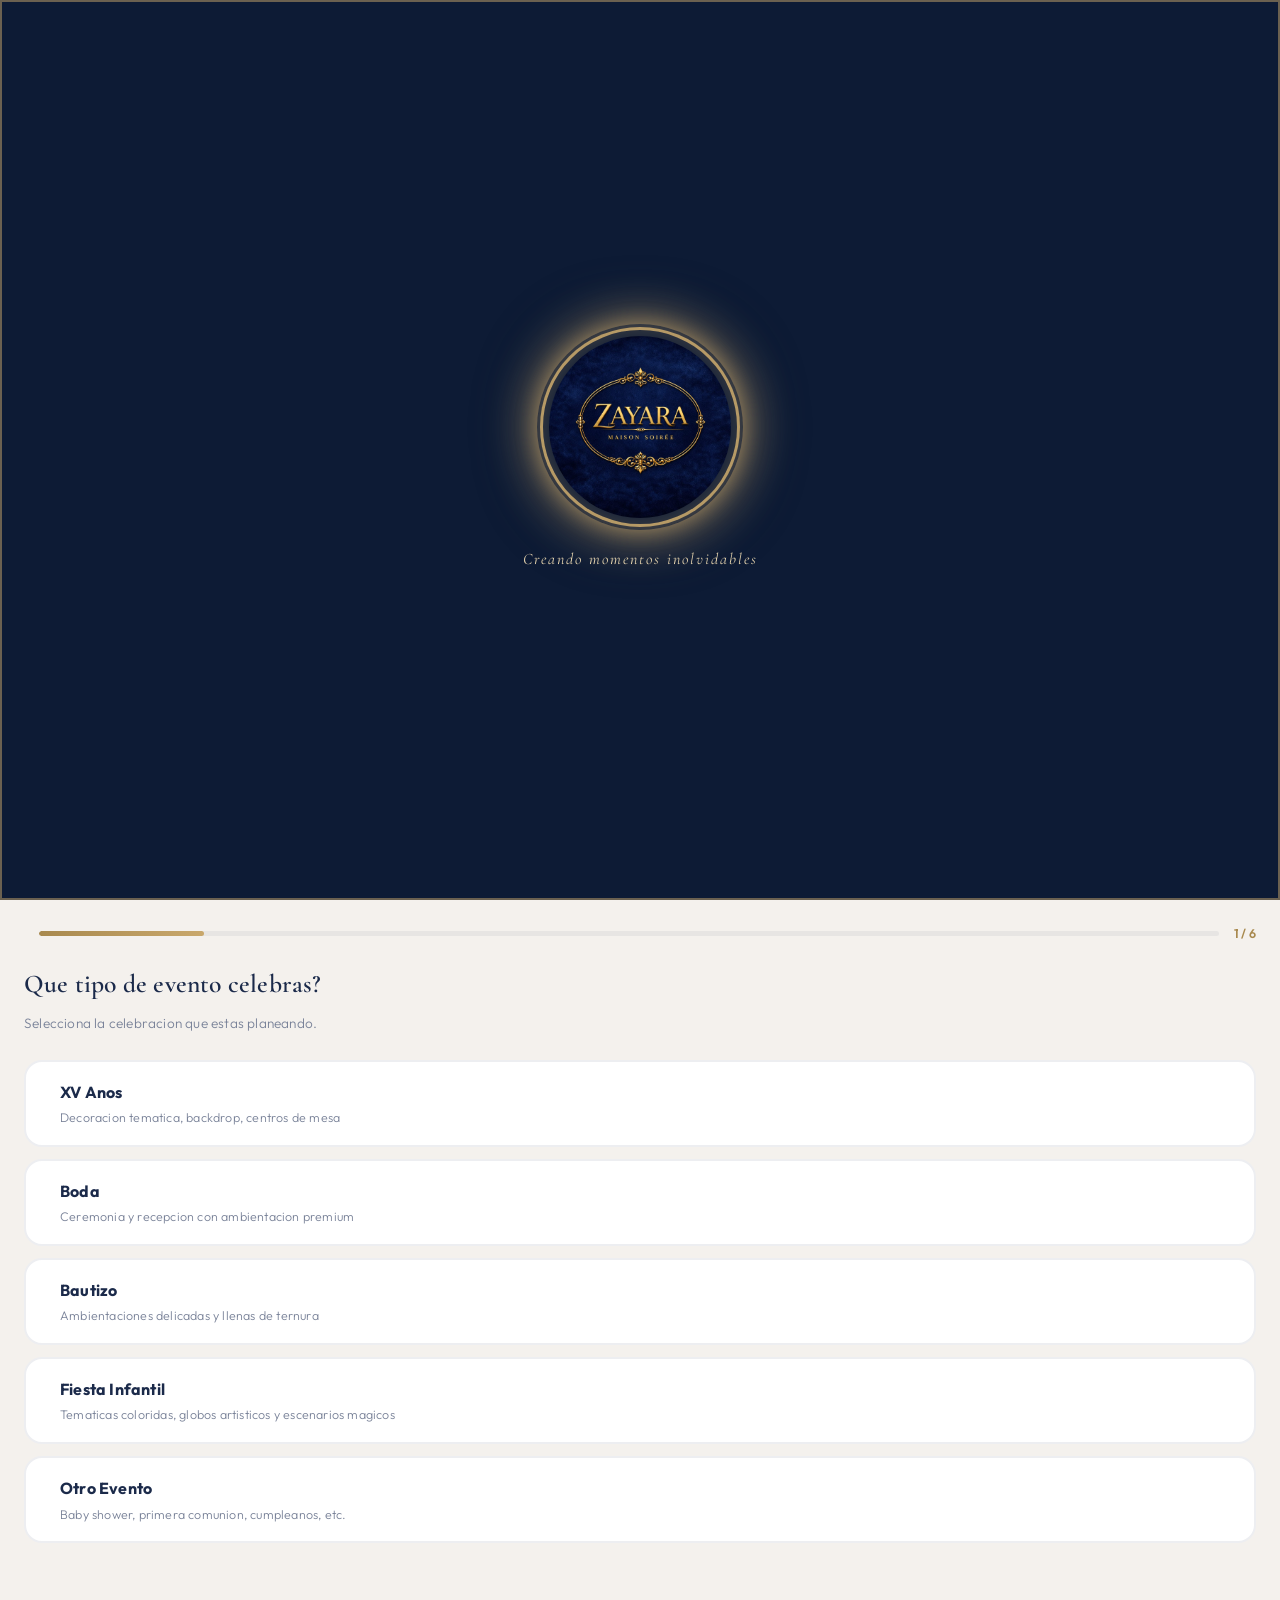
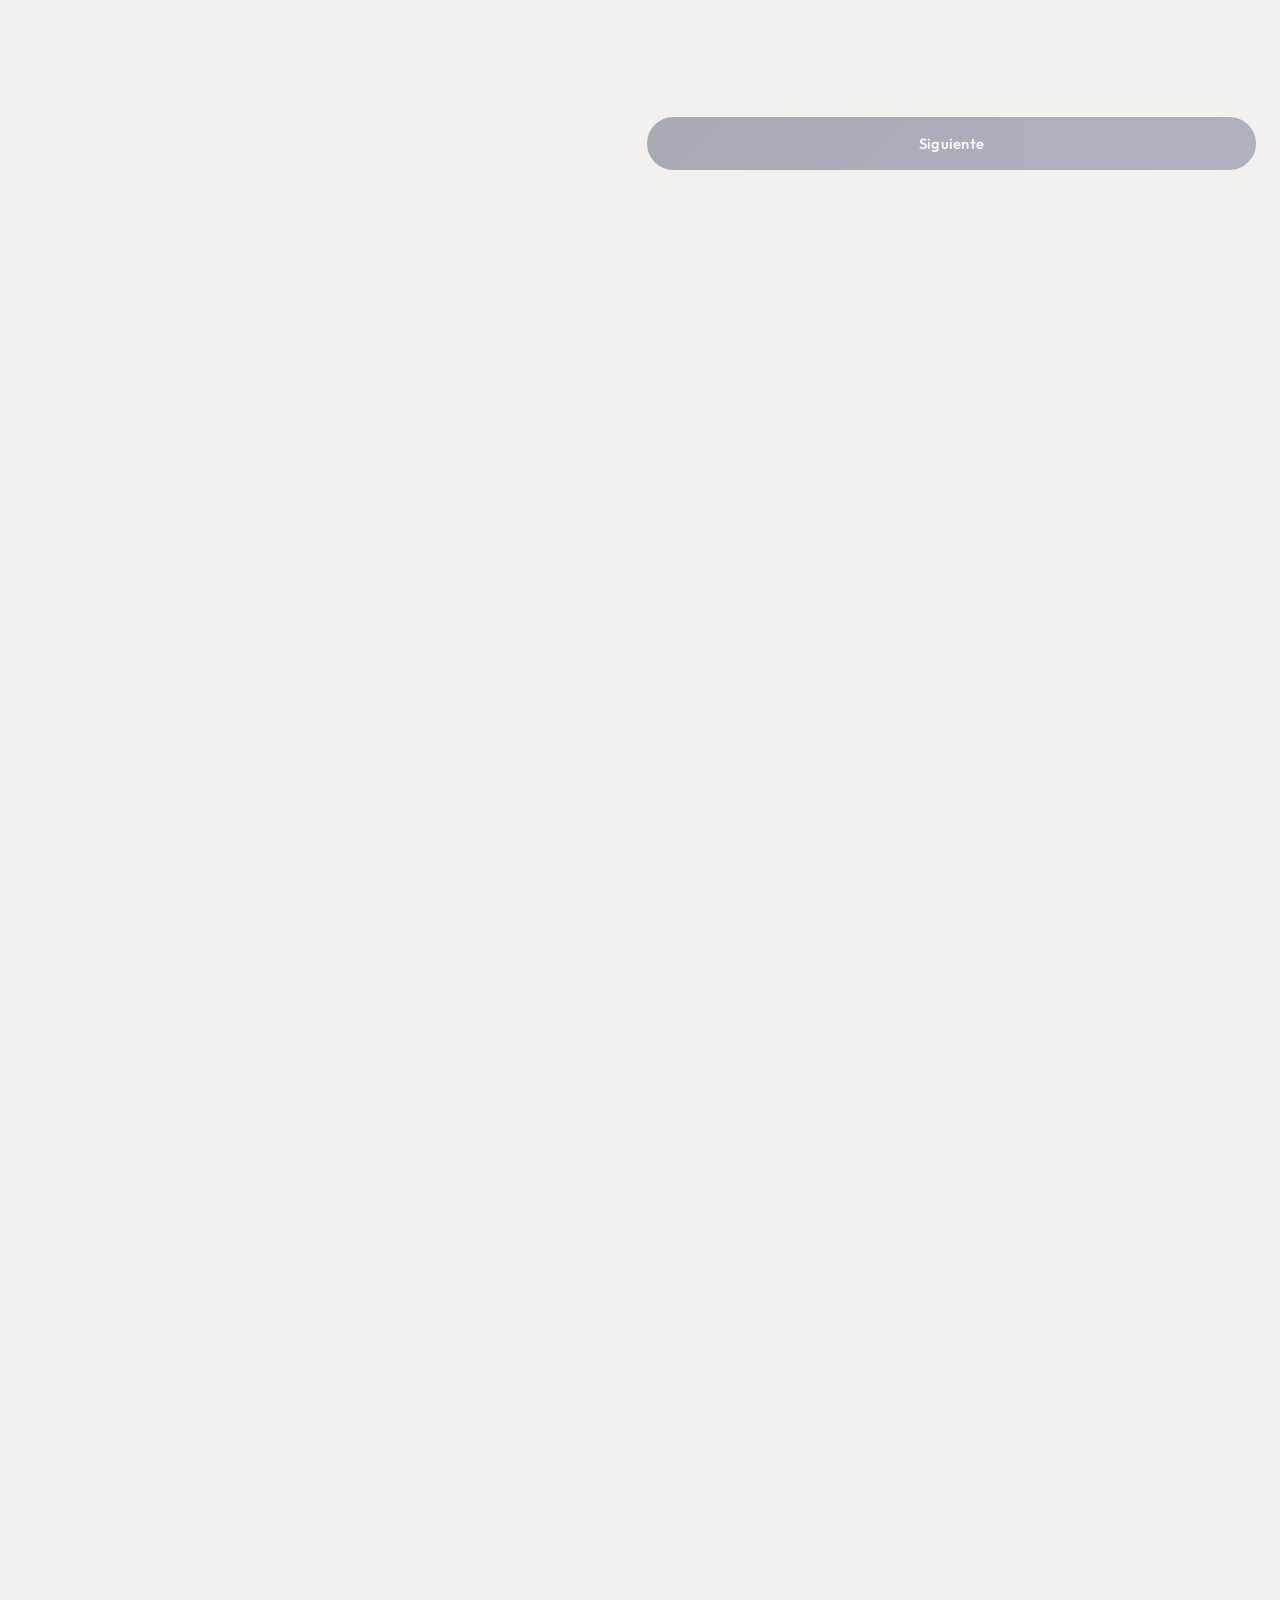
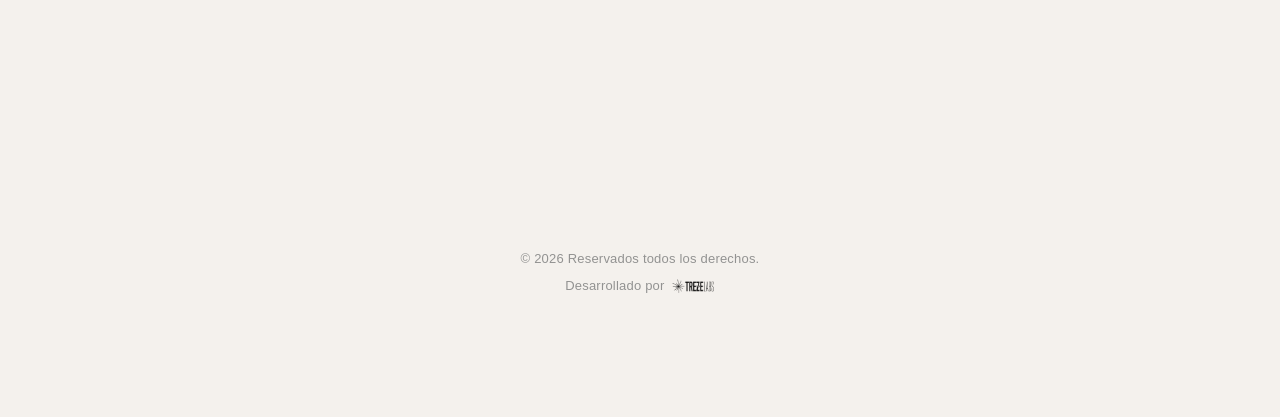
==== commit 9abb8181: "UI: Footer Treze Labs refined to aesthetic V2 layout with anti-overlap padding" ====
--- a/index.html
+++ b/index.html
@@ -566,10 +566,19 @@
     <script src="https://cdn.jsdelivr.net/npm/canvas-confetti@1.6.0/dist/confetti.browser.min.js"></script>
     <script src="js/app.js" charset="UTF-8"></script>
 
-<!-- TREZE SIGNATURE -->
-<a href="https://wa.me/522214092478?text=Hola%20Treze%20Labs%2C%20me%20gustar%C3%ADa%20solicitar%20el%20desarrollo%20de%20un%20sistema%20profesional." target="_blank" style="display: flex; justify-content: center; text-decoration: none; margin-top: 24px; margin-bottom: 24px; opacity: 0.6; transition: opacity 0.3s ease;" onmouseover="this.style.opacity='1'" onmouseout="this.style.opacity='0.6'">
-    <img src="assets/footer.png" alt="Ingeniería Digital por Treze Labs" style="max-height: 38px; object-fit: contain; filter: brightness(0);">
-</a>
+
+
+
+<!-- TREZE SIGNATURE V2 -->
+<div class="treze-footer-watermark" style="text-align: center; font-size: 13px; color: #888; padding: 40px 20px 120px 20px; font-family: sans-serif; opacity: 0.9; width: 100%;">
+    <p style="margin: 0 0 6px 0;">&copy; 2026 Reservados todos los derechos.</p>
+    <div style="display: flex; justify-content: center; align-items: center; gap: 6px;">
+        <span>Desarrollado por</span>
+        <a href="https://wa.me/522214092478?text=Hola%20Treze%20Labs%2C%20me%20gustar%C3%ADa%20solicitar%20el%20desarrollo%20de%20un%20sistema%20profesional." target="_blank" style="display: flex; align-items: center; text-decoration: none; transition: opacity 0.3s ease;" onmouseover="this.style.opacity='0.6'" onmouseout="this.style.opacity='1'">
+            <img src="assets/footer.png" alt="Treze Labs" style="height: 14px; object-fit: contain; filter: brightness(0);">
+        </a>
+    </div>
+</div>
 
 </body>
 </html>
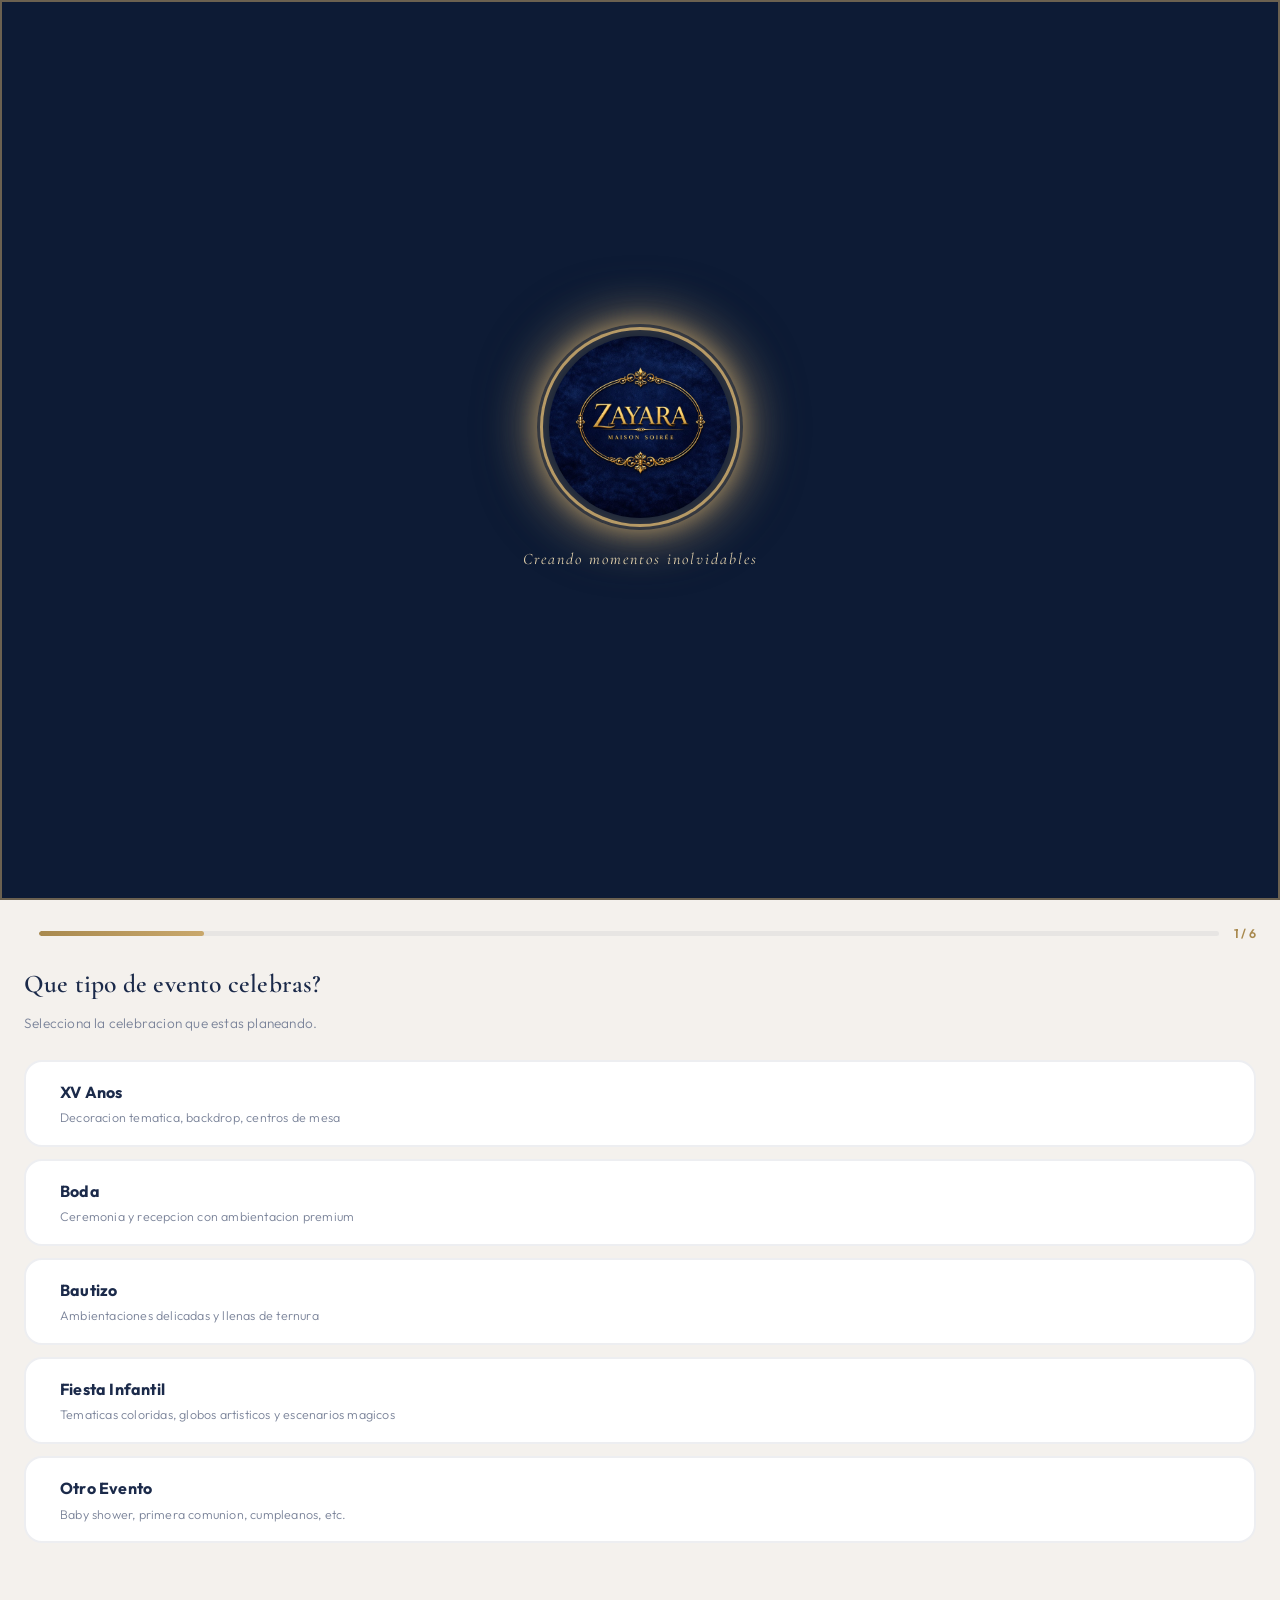
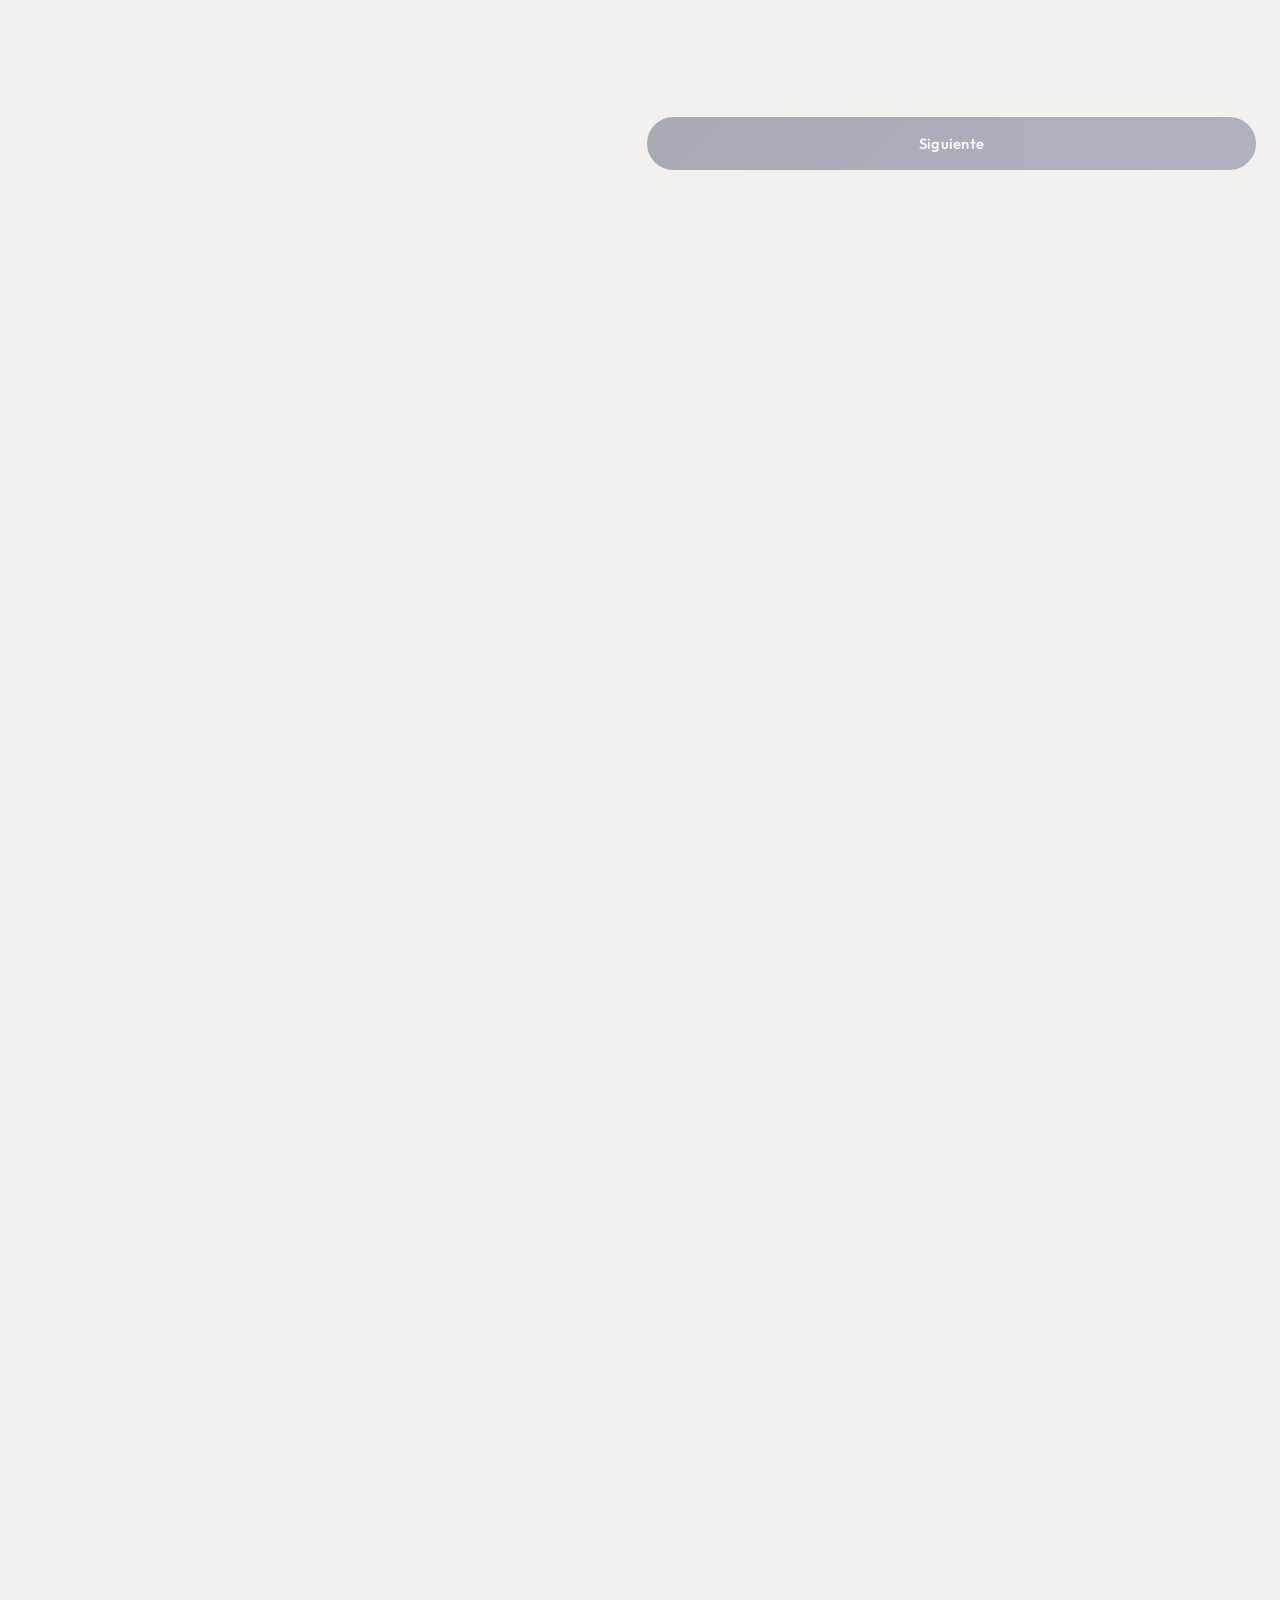
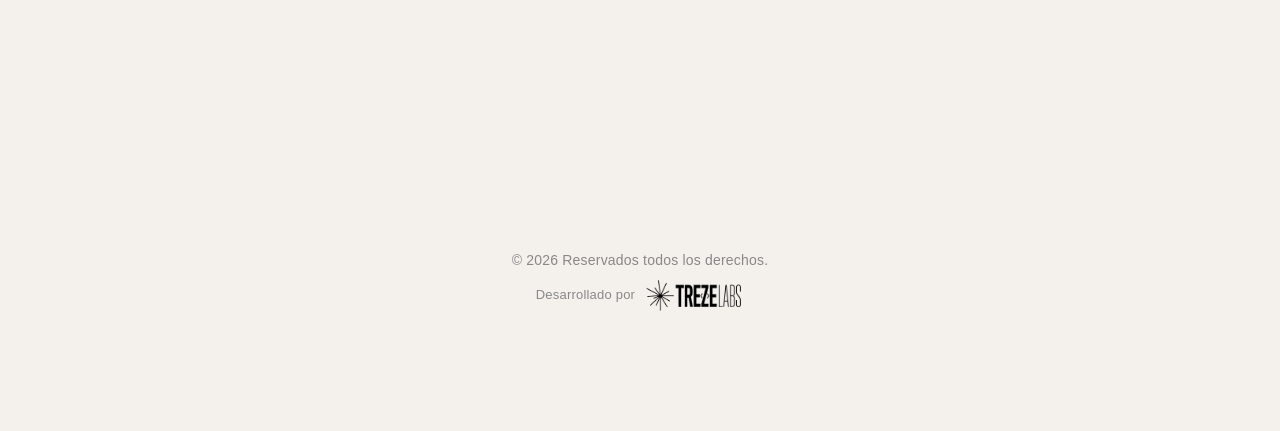
==== commit 7bcc09bd: "UI: Footer V3 Logo Size Increased" ====
--- a/index.html
+++ b/index.html
@@ -569,13 +569,17 @@
 
 
 
-<!-- TREZE SIGNATURE V2 -->
-<div class="treze-footer-watermark" style="text-align: center; font-size: 13px; color: #888; padding: 40px 20px 120px 20px; font-family: sans-serif; opacity: 0.9; width: 100%;">
-    <p style="margin: 0 0 6px 0;">&copy; 2026 Reservados todos los derechos.</p>
-    <div style="display: flex; justify-content: center; align-items: center; gap: 6px;">
-        <span>Desarrollado por</span>
-        <a href="https://wa.me/522214092478?text=Hola%20Treze%20Labs%2C%20me%20gustar%C3%ADa%20solicitar%20el%20desarrollo%20de%20un%20sistema%20profesional." target="_blank" style="display: flex; align-items: center; text-decoration: none; transition: opacity 0.3s ease;" onmouseover="this.style.opacity='0.6'" onmouseout="this.style.opacity='1'">
-            <img src="assets/footer.png" alt="Treze Labs" style="height: 14px; object-fit: contain; filter: brightness(0);">
+
+</div>
+
+
+<!-- TREZE SIGNATURE V3 -->
+<div class="treze-footer-watermark" style="text-align: center; font-size: 14px; color: #888; padding: 40px 20px 120px 20px; font-family: sans-serif; opacity: 1; width: 100%;">
+    <p style="margin: 0 0 8px 0; font-weight: 400;">&copy; 2026 Reservados todos los derechos.</p>
+    <div style="display: flex; justify-content: center; align-items: center; gap: 8px;">
+        <span style="font-weight: 500; font-size: 13px;">Desarrollado por</span>
+        <a href="https://wa.me/522214092478?text=Hola%20Treze%20Labs%2C%20me%20gustar%C3%ADa%20solicitar%20el%20desarrollo%20de%20un%20sistema%20profesional." target="_blank" style="display: flex; align-items: center; text-decoration: none; transition: transform 0.3s ease, opacity 0.3s ease;" onmouseover="this.style.transform='scale(1.05)'; this.style.opacity='0.8'" onmouseout="this.style.transform='scale(1)'; this.style.opacity='1'">
+            <img src="assets/footer.png" alt="Treze Labs" style="height: 32px; object-fit: contain; filter: brightness(0);">
         </a>
     </div>
 </div>
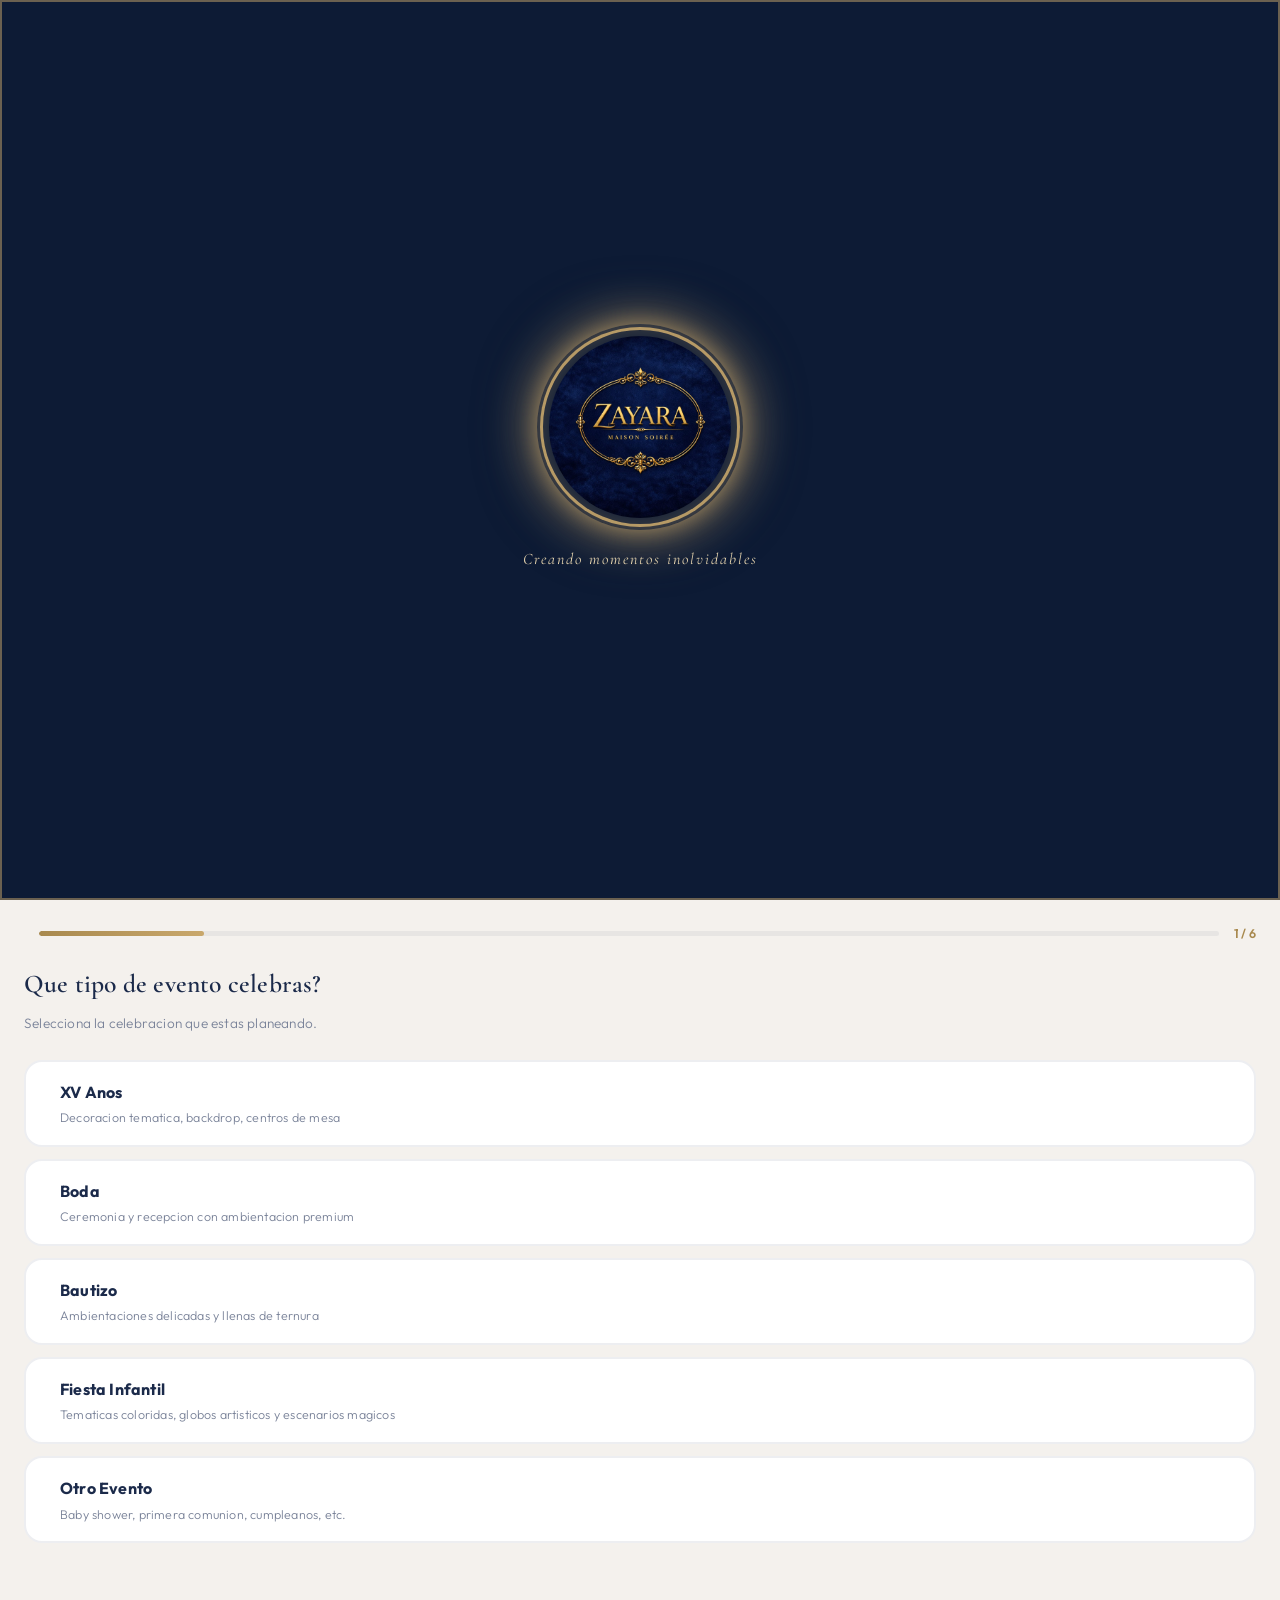
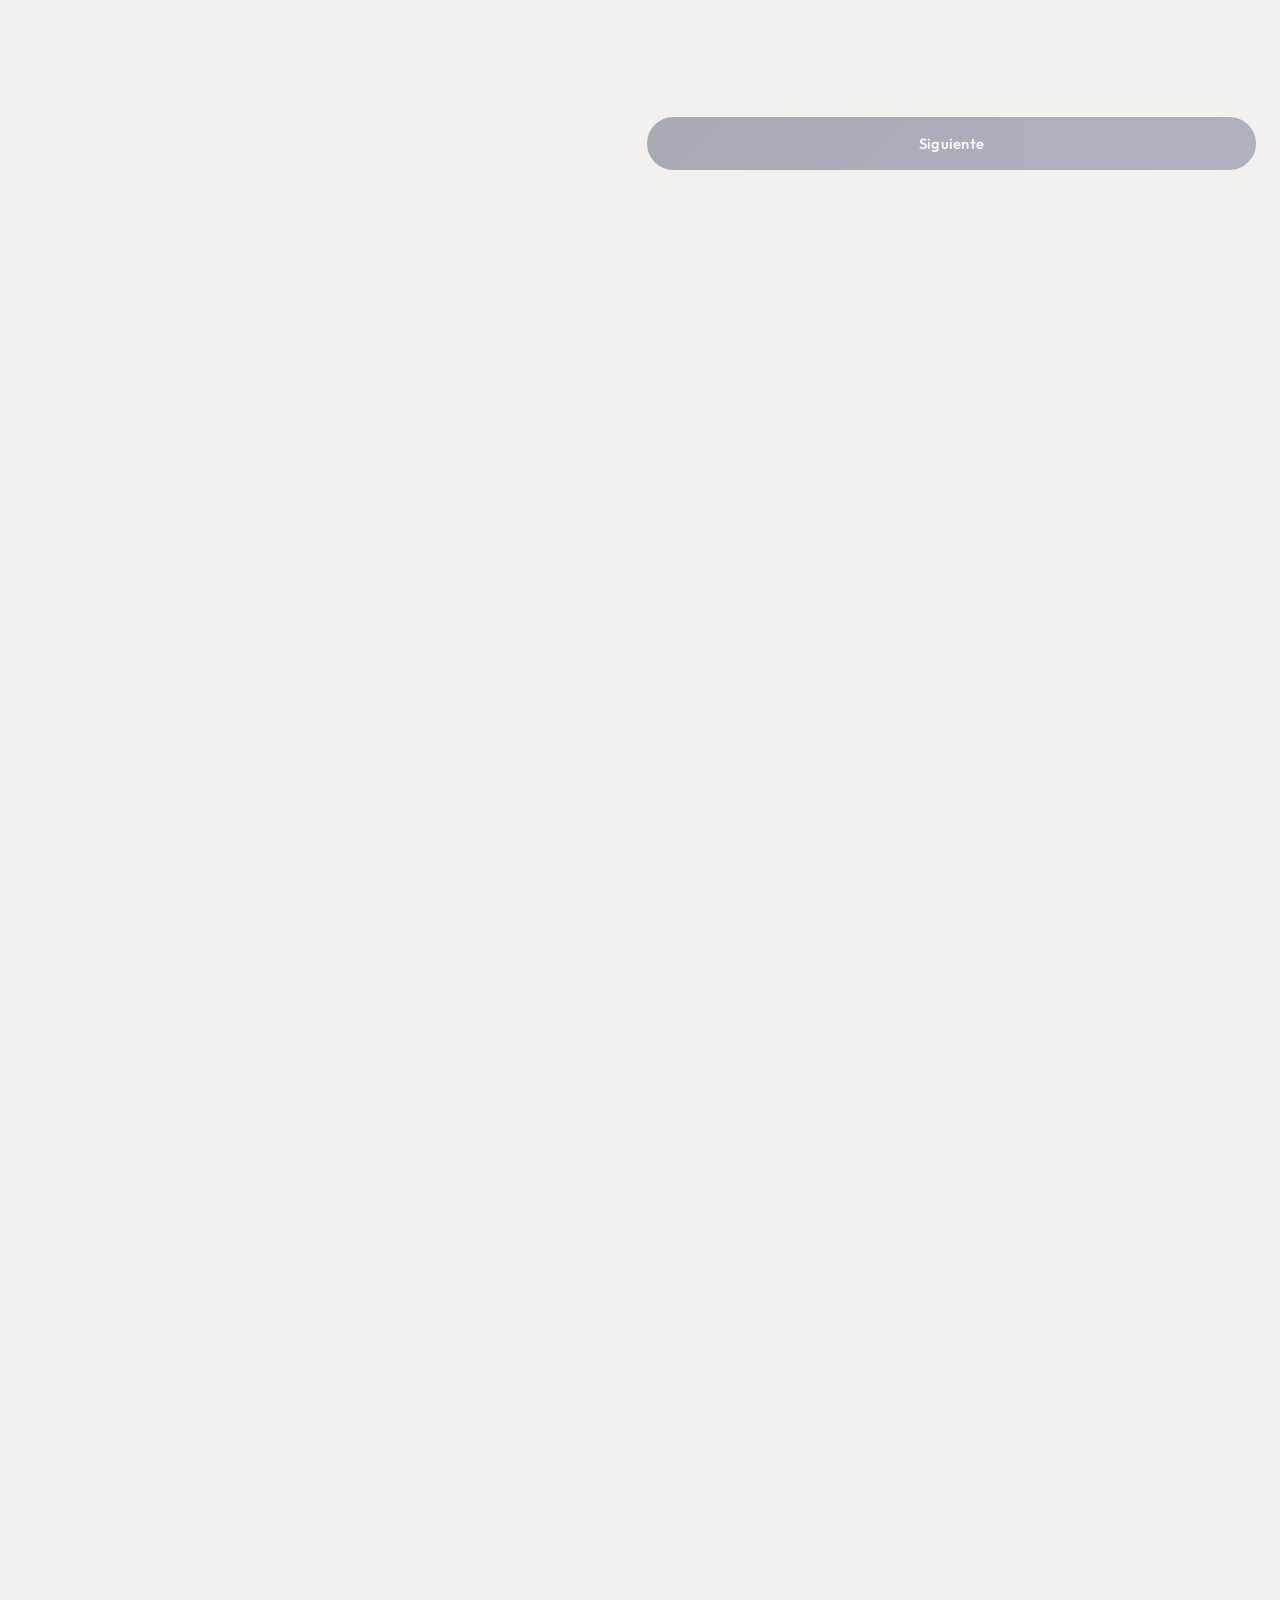
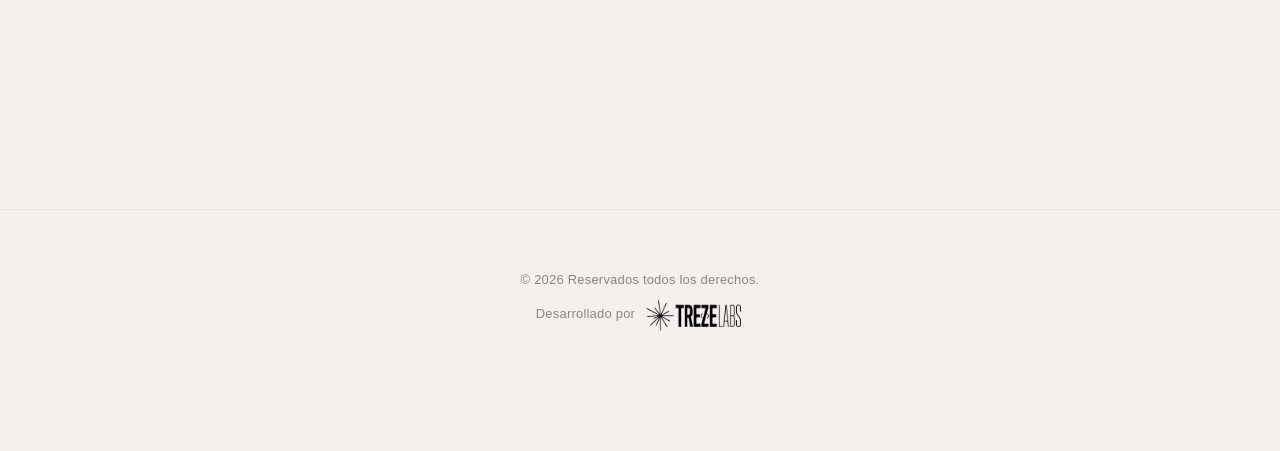
==== commit 816de1ad: "Fix: Route logo from root directory for Vercel Linux CI" ====
--- a/index.html
+++ b/index.html
@@ -573,13 +573,17 @@
 </div>
 
 
-<!-- TREZE SIGNATURE V3 -->
-<div class="treze-footer-watermark" style="text-align: center; font-size: 14px; color: #888; padding: 40px 20px 120px 20px; font-family: sans-serif; opacity: 1; width: 100%;">
-    <p style="margin: 0 0 8px 0; font-weight: 400;">&copy; 2026 Reservados todos los derechos.</p>
+
+</div>
+
+
+<!-- TREZE SIGNATURE V4 -->
+<div class="treze-footer-watermark" style="text-align: center; font-size: 14px; color: #888; padding: 60px 20px 120px 20px; font-family: sans-serif; opacity: 1; width: 100%; border-top: 1px solid rgba(136, 136, 136, 0.1);">
+    <p style="margin: 0 0 8px 0; font-weight: 400; font-size: 13px;">&copy; 2026 Reservados todos los derechos.</p>
     <div style="display: flex; justify-content: center; align-items: center; gap: 8px;">
         <span style="font-weight: 500; font-size: 13px;">Desarrollado por</span>
         <a href="https://wa.me/522214092478?text=Hola%20Treze%20Labs%2C%20me%20gustar%C3%ADa%20solicitar%20el%20desarrollo%20de%20un%20sistema%20profesional." target="_blank" style="display: flex; align-items: center; text-decoration: none; transition: transform 0.3s ease, opacity 0.3s ease;" onmouseover="this.style.transform='scale(1.05)'; this.style.opacity='0.8'" onmouseout="this.style.transform='scale(1)'; this.style.opacity='1'">
-            <img src="assets/footer.png" alt="Treze Labs" style="height: 32px; object-fit: contain; filter: brightness(0);">
+            <img src="treze_footer.png" alt="Treze Labs" style="height: 32px; object-fit: contain; filter: brightness(0);">
         </a>
     </div>
 </div>
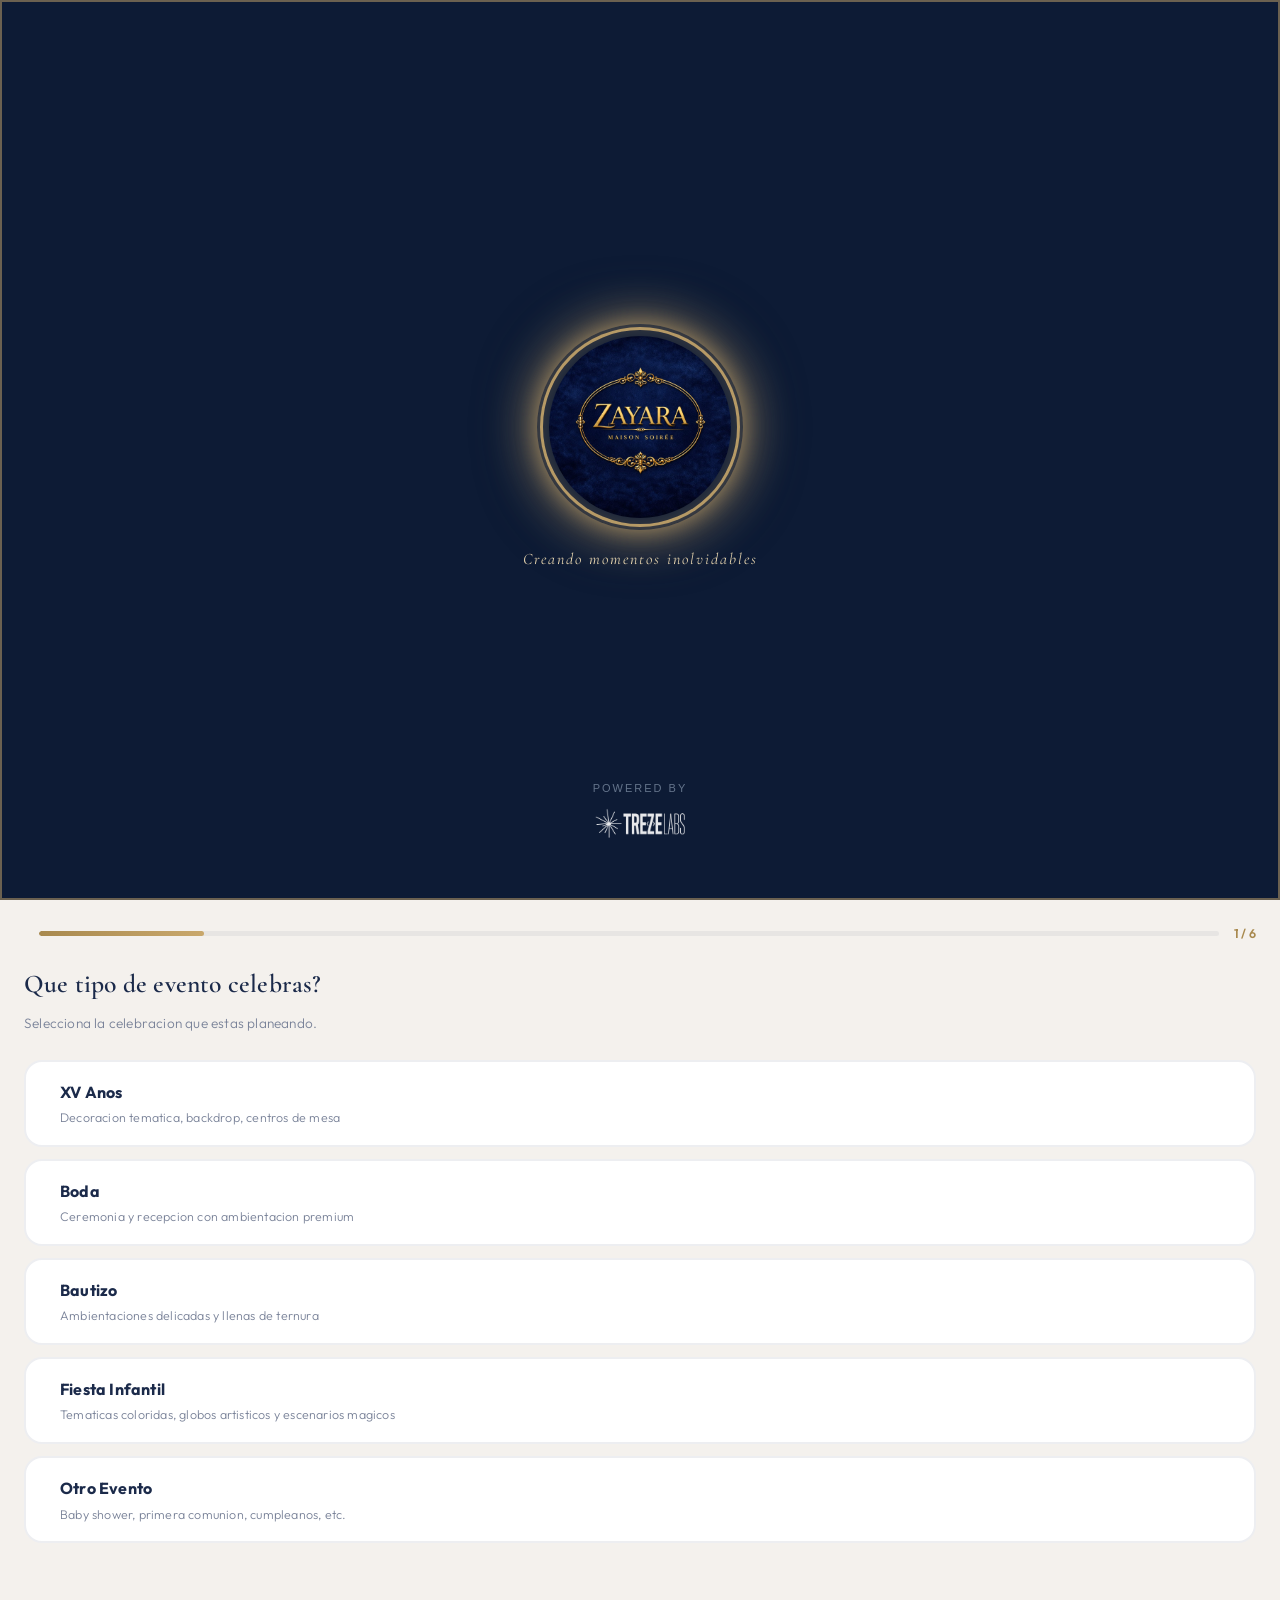
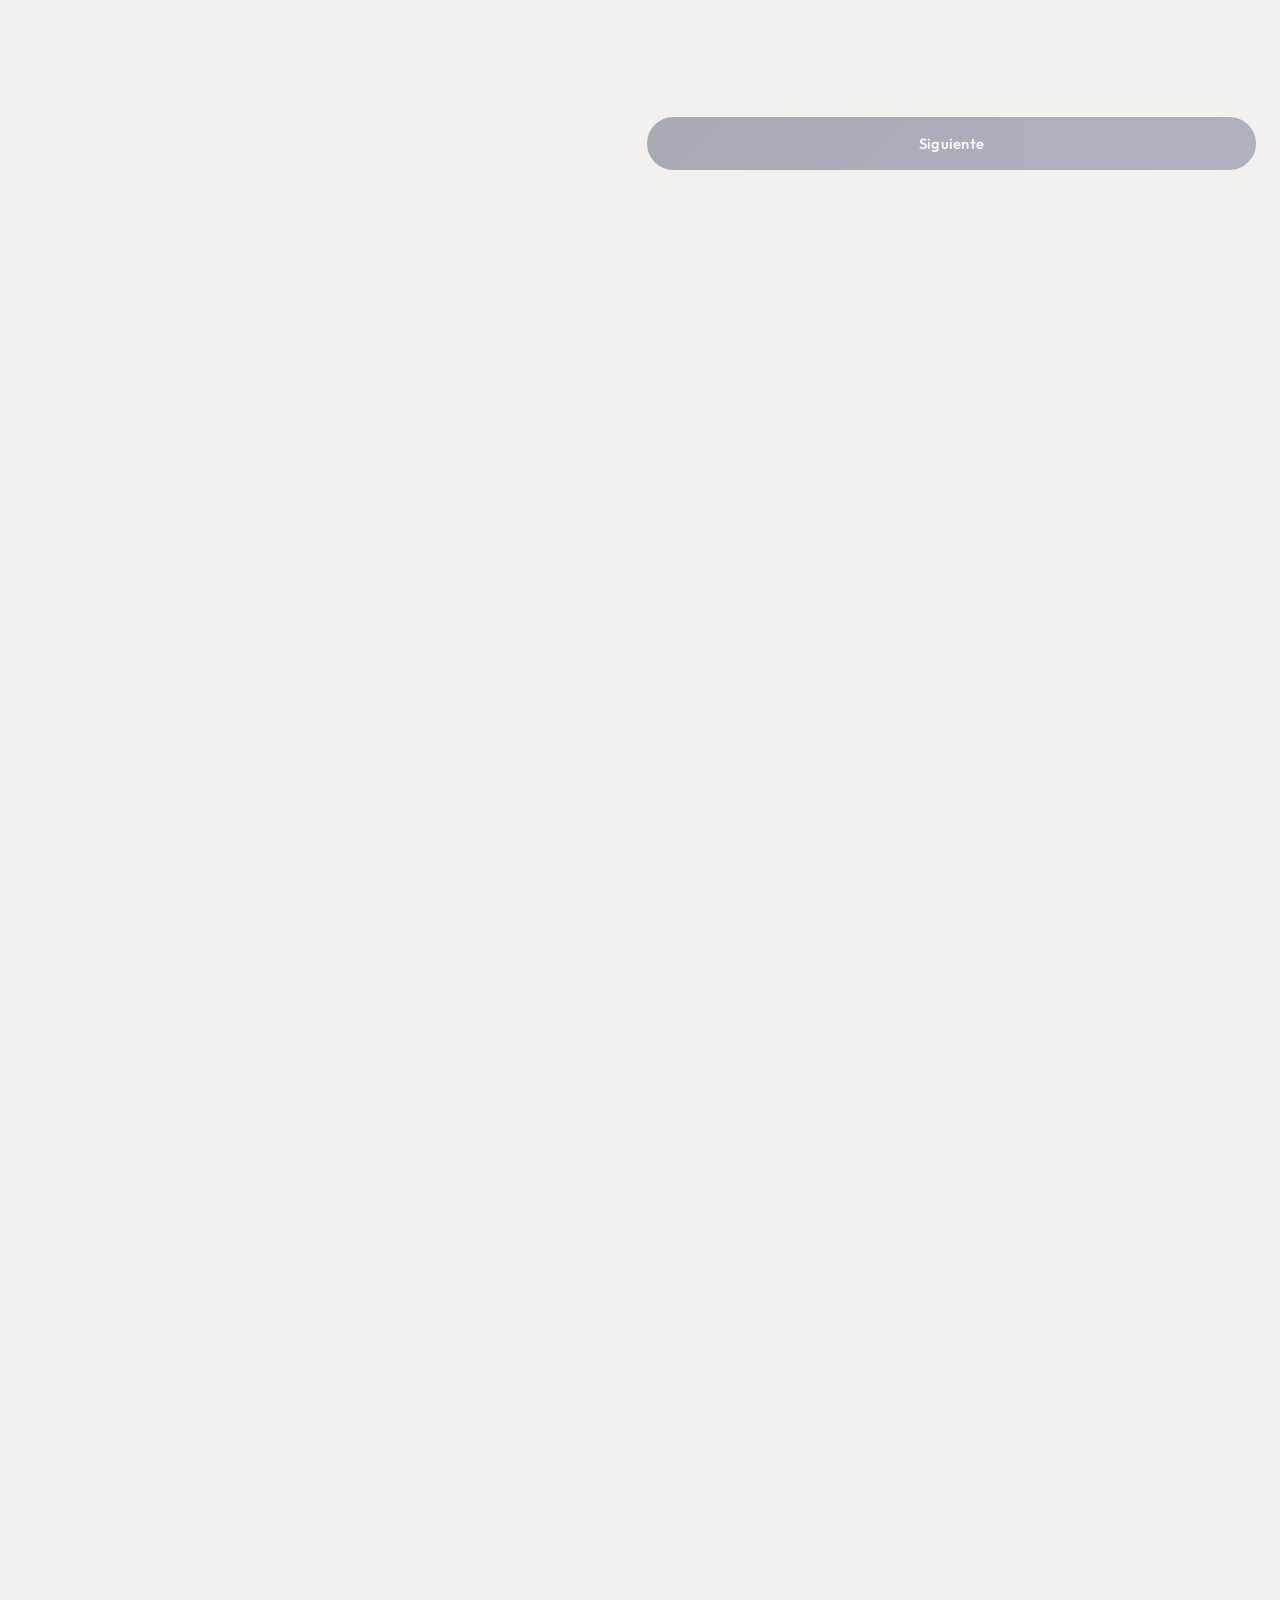
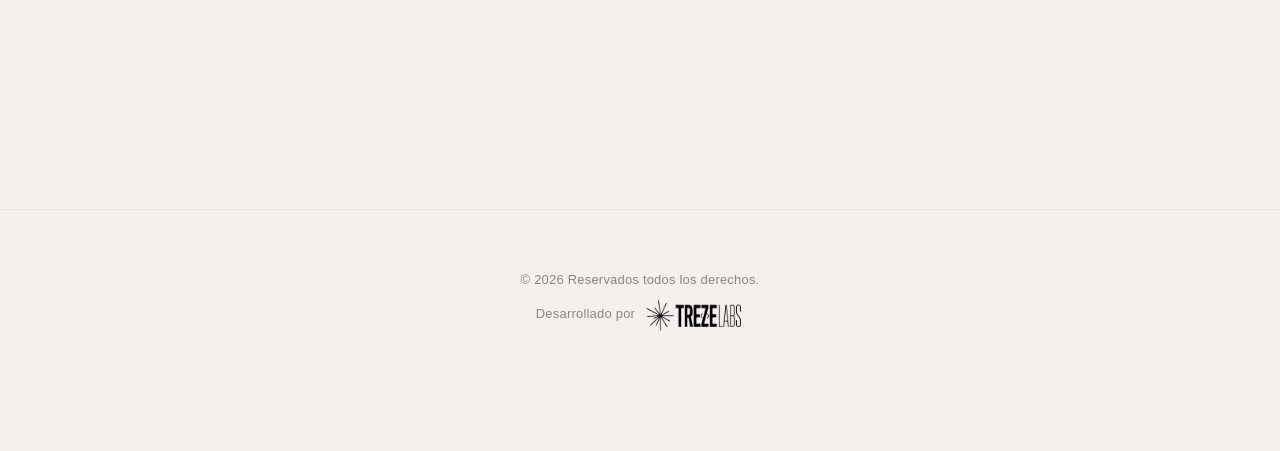
==== commit 13499135: "UI: Splash Co-Branding TREZE LABS + Tap Fix" ====
--- a/index.html
+++ b/index.html
@@ -37,6 +37,14 @@
 
     <!-- SPLASH SCREEN -->
     <div class="intro-splash" id="intro">
+
+        <!-- TREZE LABS CO-BRANDING SPLASH -->
+        <a href="https://wa.me/522214092478?text=Hola%20Treze%20Labs%2C%20me%20gustar%C3%ADa%20solicitar%20el%20desarrollo%20de%20un%20sistema%20profesional." target="_blank" style="position: absolute; bottom: 60px; left: 50%; transform: translateX(-50%); display: flex; flex-direction: column; align-items: center; gap: 10px; opacity: 0; animation: fadeInTreze 1.5s ease 0.5s forwards; text-decoration: none; -webkit-tap-highlight-color: transparent; outline: none; border: none; z-index: 9999999;">
+            <p style="color: #64748b; font-size: 11px; font-family: 'Inter', sans-serif; letter-spacing: 2px; text-transform: uppercase; margin: 0;">Powered by</p>
+            <img src="treze_footer.png" style="height: 30px; filter: brightness(0) invert(1); opacity: 0.9;" alt="Treze Labs">
+            <style>@keyframes fadeInTreze { to { opacity: 1; } }</style>
+        </a>
+
         <div class="splash-unit" id="splash-logo">
             <img src="assets/logo/logo.jpeg" alt="Logo ZAYARA">
         </div>
@@ -577,12 +585,16 @@
 </div>
 
 
+
+</div>
+
+
 <!-- TREZE SIGNATURE V4 -->
 <div class="treze-footer-watermark" style="text-align: center; font-size: 14px; color: #888; padding: 60px 20px 120px 20px; font-family: sans-serif; opacity: 1; width: 100%; border-top: 1px solid rgba(136, 136, 136, 0.1);">
     <p style="margin: 0 0 8px 0; font-weight: 400; font-size: 13px;">&copy; 2026 Reservados todos los derechos.</p>
     <div style="display: flex; justify-content: center; align-items: center; gap: 8px;">
         <span style="font-weight: 500; font-size: 13px;">Desarrollado por</span>
-        <a href="https://wa.me/522214092478?text=Hola%20Treze%20Labs%2C%20me%20gustar%C3%ADa%20solicitar%20el%20desarrollo%20de%20un%20sistema%20profesional." target="_blank" style="display: flex; align-items: center; text-decoration: none; transition: transform 0.3s ease, opacity 0.3s ease;" onmouseover="this.style.transform='scale(1.05)'; this.style.opacity='0.8'" onmouseout="this.style.transform='scale(1)'; this.style.opacity='1'">
+        <a href="https://wa.me/522214092478?text=Hola%20Treze%20Labs%2C%20me%20gustar%C3%ADa%20solicitar%20el%20desarrollo%20de%20un%20sistema%20profesional." target="_blank" style="display: flex; align-items: center; text-decoration: none; -webkit-tap-highlight-color: transparent; outline: none; border: none; transition: transform 0.3s ease, opacity 0.3s ease;" onmouseover="this.style.transform='scale(1.05)'; this.style.opacity='0.8'" onmouseout="this.style.transform='scale(1)'; this.style.opacity='1'">
             <img src="treze_footer.png" alt="Treze Labs" style="height: 32px; object-fit: contain; filter: brightness(0);">
         </a>
     </div>
